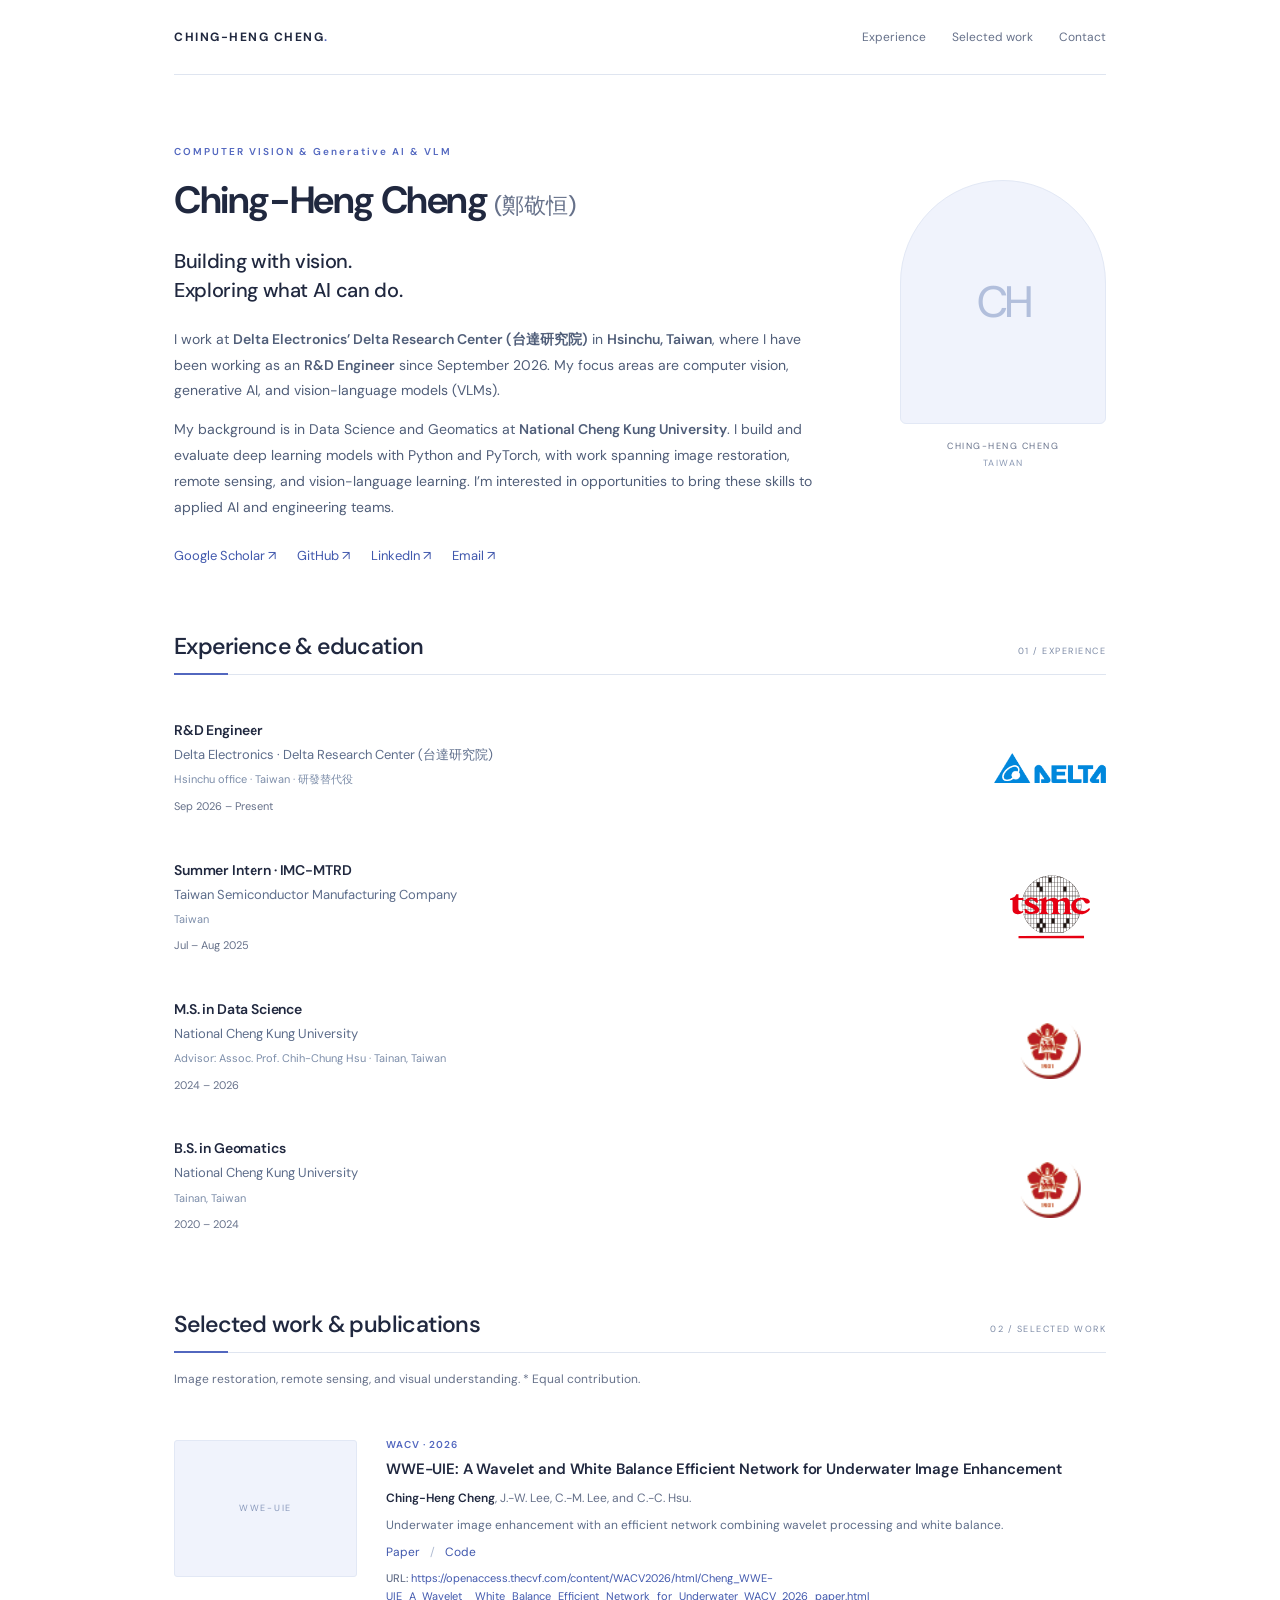
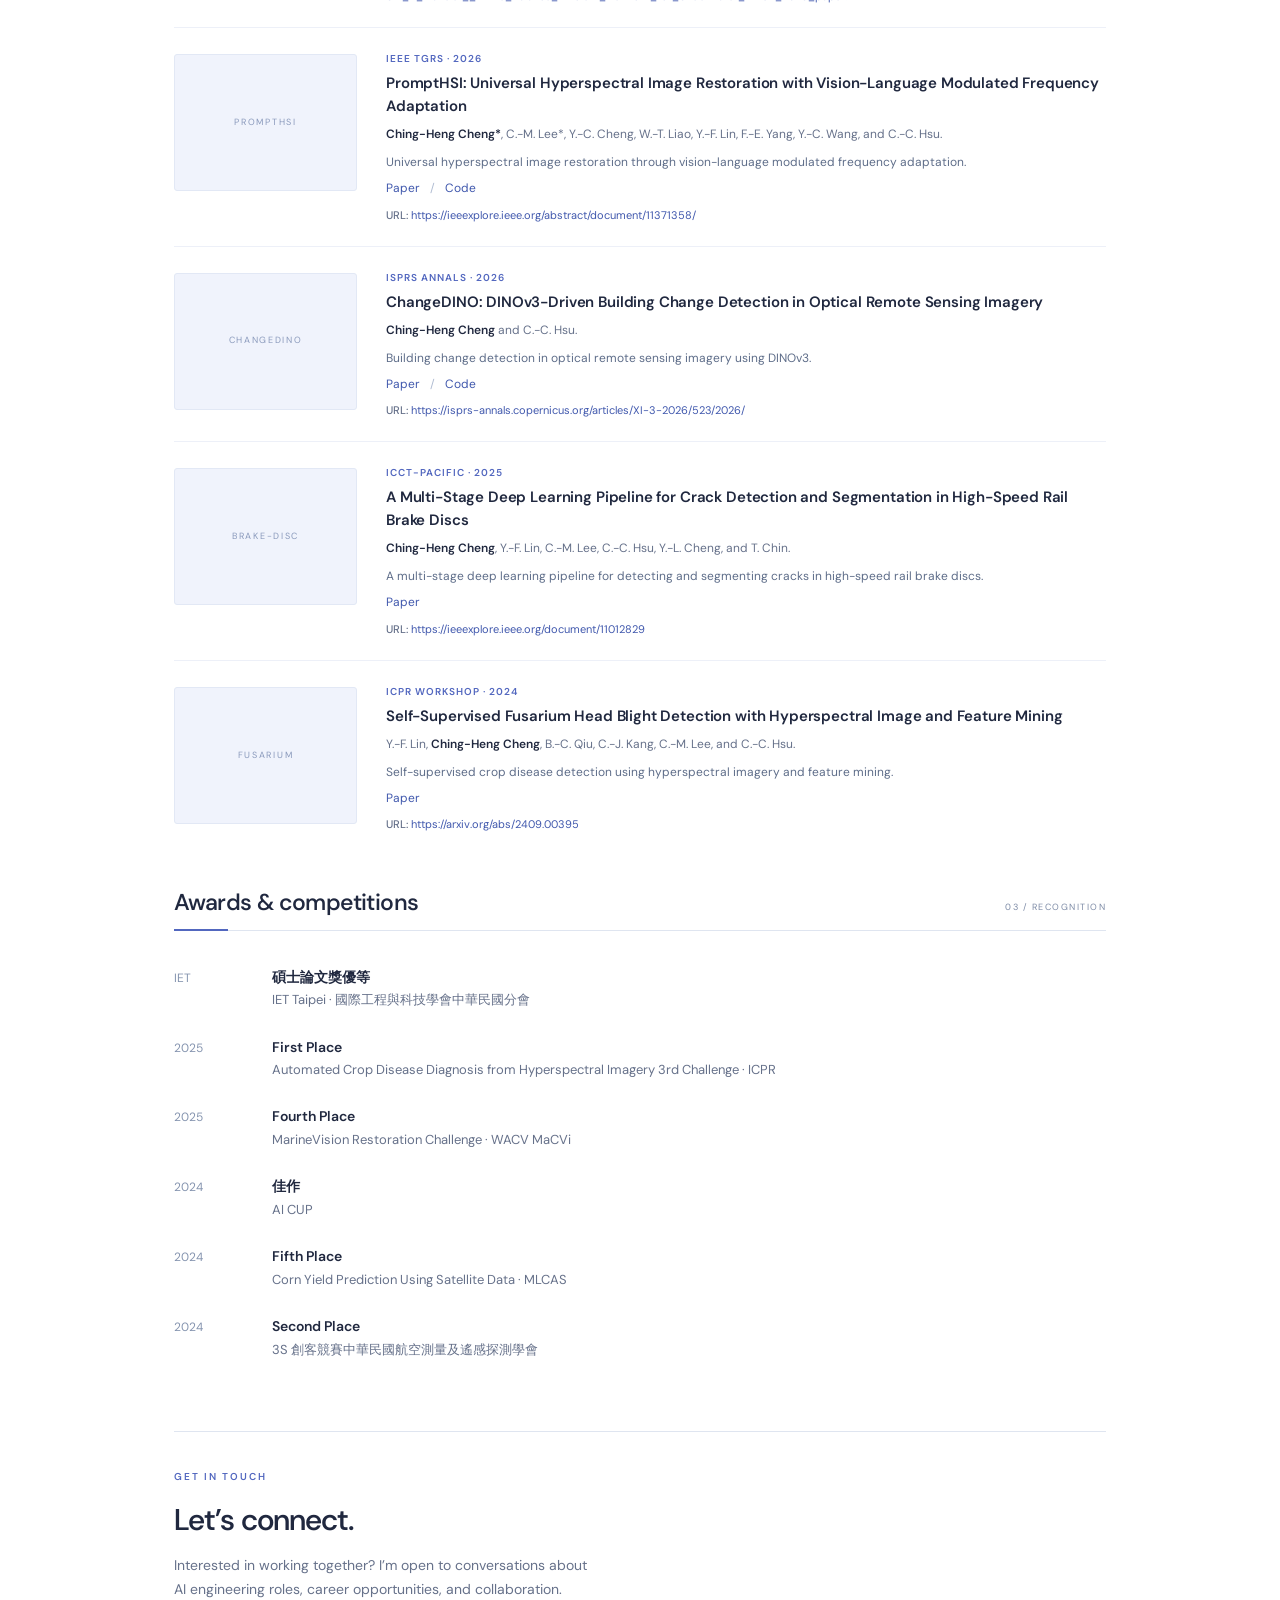
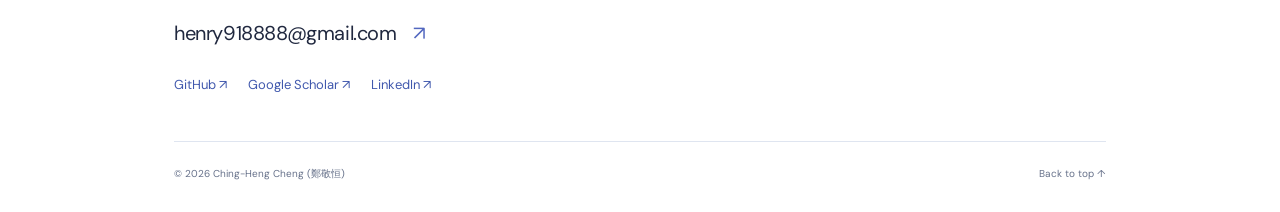
==== index.html @ 3b0965ad "Show full clickable URLs for every publication" ====
<!doctype html>
<html lang="en">
<head>
<meta charset="utf-8">
<meta name="viewport" content="width=device-width, initial-scale=1">
<meta name="description" content="Ching-Heng Cheng (鄭敬恒) — computer vision, generative AI, and vision-language models. Experience at Delta Research Center, selected work, and career opportunities.">
<meta name="theme-color" content="#ffffff">
<meta property="og:title" content="Ching-Heng Cheng (鄭敬恒) | Computer Vision & AI">
<meta property="og:description" content="Computer vision and AI professional at Delta Research Center, Hsinchu. Explore experience, selected work, and career opportunities.">
<meta property="og:type" content="website">
<meta property="og:url" content="https://chingheng0808.github.io/">
<link rel="canonical" href="https://chingheng0808.github.io/">
<link rel="icon" href="favicon.svg?v=20261018-career" type="image/svg+xml">
<link rel="stylesheet" href="style.css?v=20261023-paper-urls">
<script src="site-config.js" defer></script>
<script src="script.js" defer></script>
<title>Ching-Heng Cheng (鄭敬恒) | Computer Vision & AI</title>
</head>
<body>
<a class="skip-link" href="#main">Skip to content</a>
<div class="page">
<header class="topbar"><a class="wordmark" href="#about">CHING-HENG CHENG<span class="dot">.</span></a><nav aria-label="Main navigation"><a href="#experience">Experience</a><a href="#research">Selected work</a><a href="#contact">Contact</a></nav></header>
<main id="main">
<section id="about" class="intro" aria-labelledby="name">
<div class="intro-copy"><p class="eyebrow">COMPUTER VISION & Generative AI & VLM</p><h1 id="name">Ching-Heng Cheng <span class="chinese-name">(鄭敬恒)</span></h1><p class="lead">Building with vision.<br class="desktop-break"> Exploring what AI can do.</p>
<p>I work at <strong>Delta Electronics’ Delta Research Center (台達研究院)</strong> in <strong>Hsinchu, Taiwan</strong>, where I have been working as an <strong>R&D Engineer</strong> since September 2026. My focus areas are computer vision, generative AI, and vision-language models (VLMs).</p>
<p>My background is in Data Science and Geomatics at <strong>National Cheng Kung University</strong>. I build and evaluate deep learning models with Python and PyTorch, with work spanning image restoration, remote sensing, and vision-language learning. I’m interested in opportunities to bring these skills to applied AI and engineering teams.</p>
<div class="social-links"><a href="https://scholar.google.com/citations?user=2UmoEfcAAAAJ&amp;hl=en">Google Scholar ↗</a><a href="https://github.com/chingheng0808">GitHub ↗</a><a data-linkedin hidden>LinkedIn ↗</a><a href="mailto:henry918888@gmail.com">Email ↗</a></div>
</div><div class="portrait-wrap"><div class="portrait image-slot" data-image="images/profile.jpg" data-alt="Portrait of Ching-Heng Cheng" role="img" aria-label="Portrait space reserved"><span aria-hidden="true">CH</span></div><p class="portrait-caption">CHING-HENG CHENG<br><span>TAIWAN</span></p></div>
</section>
<section id="experience" aria-labelledby="experience-title"><div class="section-heading"><h2 id="experience-title">Experience & education</h2><span class="section-index">01 / EXPERIENCE</span></div>
<div class="timeline"><article class="timeline-row"><div class="timeline-details"><h3>R&D Engineer</h3><p>Delta Electronics · Delta Research Center (台達研究院)</p><p class="location">Hsinchu office · Taiwan · 研發替代役</p><p class="date">Sep 2026 – Present</p></div><div class="org-logo"><img src="images/organizations/delta.png" alt="Delta Electronics logo" width="112" height="64"></div></article>
<article class="timeline-row"><div class="timeline-details"><h3>Summer Intern · IMC-MTRD</h3><p>Taiwan Semiconductor Manufacturing Company</p><p class="location">Taiwan</p><p class="date">Jul – Aug 2025</p></div><div class="org-logo"><img src="images/organizations/tsmc.svg" alt="TSMC logo" width="112" height="64"></div></article>
<article class="timeline-row"><div class="timeline-details"><h3>M.S. in Data Science</h3><p>National Cheng Kung University</p><p class="location">Advisor: Assoc. Prof. Chih-Chung Hsu · Tainan, Taiwan</p><p class="date">2024 – 2026</p></div><div class="org-logo org-logo--seal"><img src="images/organizations/ncku.png" alt="National Cheng Kung University logo" width="112" height="64"></div></article>
<article class="timeline-row"><div class="timeline-details"><h3>B.S. in Geomatics</h3><p>National Cheng Kung University</p><p class="location">Tainan, Taiwan</p><p class="date">2020 – 2024</p></div><div class="org-logo org-logo--seal"><img src="images/organizations/ncku.png" alt="National Cheng Kung University logo" width="112" height="64"></div></article></div>
</section>
<section id="research" aria-labelledby="research-title"><div class="section-heading"><h2 id="research-title">Selected work & publications</h2><span class="section-index">02 / SELECTED WORK</span></div><p class="section-note">Image restoration, remote sensing, and visual understanding. <span>* Equal contribution.</span></p>
<article class="publication">
  <div class="paper-image image-slot" data-image="images/wwe-uie.jpg" data-alt="WWE-UIE: A Wavelet and White Balance Efficient Network for Underwater Image Enhancement — research illustration" role="img" aria-label="Research image reserved for wwe-uie"><span aria-hidden="true">WWE-UIE</span></div>
  <div><p class="venue">WACV · 2026</p><h3><a href="https://openaccess.thecvf.com/content/WACV2026/html/Cheng_WWE-UIE_A_Wavelet__White_Balance_Efficient_Network_for_Underwater_WACV_2026_paper.html">WWE-UIE: A Wavelet and White Balance Efficient Network for Underwater Image Enhancement</a></h3><p class="authors"><strong>Ching-Heng Cheng</strong>, J.-W. Lee, C.-M. Lee, and C.-C. Hsu.</p><p class="description">Underwater image enhancement with an efficient network combining wavelet processing and white balance.</p><p class="paper-links"><a href="https://openaccess.thecvf.com/content/WACV2026/html/Cheng_WWE-UIE_A_Wavelet__White_Balance_Efficient_Network_for_Underwater_WACV_2026_paper.html">Paper</a> <span aria-hidden="true">/</span> <a href="https://github.com/chingheng0808/WWE-UIE">Code</a></p><p class="paper-url"><span>URL:</span> <a href="https://openaccess.thecvf.com/content/WACV2026/html/Cheng_WWE-UIE_A_Wavelet__White_Balance_Efficient_Network_for_Underwater_WACV_2026_paper.html">https://openaccess.thecvf.com/content/WACV2026/html/Cheng_WWE-UIE_A_Wavelet__White_Balance_Efficient_Network_for_Underwater_WACV_2026_paper.html</a></p></div>
</article>
<article class="publication">
  <div class="paper-image image-slot" data-image="images/prompthsi.jpg" data-alt="PromptHSI: Universal Hyperspectral Image Restoration with Vision-Language Modulated Frequency Adaptation — research illustration" role="img" aria-label="Research image reserved for prompthsi"><span aria-hidden="true">PROMPTHSI</span></div>
  <div><p class="venue">IEEE TGRS · 2026</p><h3><a href="https://ieeexplore.ieee.org/abstract/document/11371358/">PromptHSI: Universal Hyperspectral Image Restoration with Vision-Language Modulated Frequency Adaptation</a></h3><p class="authors"><strong>Ching-Heng Cheng*</strong>, C.-M. Lee*, Y.-C. Cheng, W.-T. Liao, Y.-F. Lin, F.-E. Yang, Y.-C. Wang, and C.-C. Hsu.</p><p class="description">Universal hyperspectral image restoration through vision-language modulated frequency adaptation.</p><p class="paper-links"><a href="https://ieeexplore.ieee.org/abstract/document/11371358/">Paper</a> <span aria-hidden="true">/</span> <a href="https://github.com/chingheng0808/PromptHSI">Code</a></p><p class="paper-url"><span>URL:</span> <a href="https://ieeexplore.ieee.org/abstract/document/11371358/">https://ieeexplore.ieee.org/abstract/document/11371358/</a></p></div>
</article>
<article class="publication">
  <div class="paper-image image-slot" data-image="images/changedino.jpg" data-alt="ChangeDINO: DINOv3-Driven Building Change Detection in Optical Remote Sensing Imagery — research illustration" role="img" aria-label="Research image reserved for changedino"><span aria-hidden="true">CHANGEDINO</span></div>
  <div><p class="venue">ISPRS Annals · 2026</p><h3><a href="https://isprs-annals.copernicus.org/articles/XI-3-2026/523/2026/">ChangeDINO: DINOv3-Driven Building Change Detection in Optical Remote Sensing Imagery</a></h3><p class="authors"><strong>Ching-Heng Cheng</strong> and C.-C. Hsu.</p><p class="description">Building change detection in optical remote sensing imagery using DINOv3.</p><p class="paper-links"><a href="https://isprs-annals.copernicus.org/articles/XI-3-2026/523/2026/">Paper</a> <span aria-hidden="true">/</span> <a href="https://github.com/chingheng0808/ChangeDINO">Code</a></p><p class="paper-url"><span>URL:</span> <a href="https://isprs-annals.copernicus.org/articles/XI-3-2026/523/2026/">https://isprs-annals.copernicus.org/articles/XI-3-2026/523/2026/</a></p></div>
</article>
<article class="publication">
  <div class="paper-image image-slot" data-image="images/brake-disc.jpg" data-alt="A Multi-Stage Deep Learning Pipeline for Crack Detection and Segmentation in High-Speed Rail Brake Discs — research illustration" role="img" aria-label="Research image reserved for brake-disc"><span aria-hidden="true">BRAKE-DISC</span></div>
  <div><p class="venue">ICCT-Pacific · 2025</p><h3><a href="https://ieeexplore.ieee.org/document/11012829">A Multi-Stage Deep Learning Pipeline for Crack Detection and Segmentation in High-Speed Rail Brake Discs</a></h3><p class="authors"><strong>Ching-Heng Cheng</strong>, Y.-F. Lin, C.-M. Lee, C.-C. Hsu, Y.-L. Cheng, and T. Chin.</p><p class="description">A multi-stage deep learning pipeline for detecting and segmenting cracks in high-speed rail brake discs.</p><p class="paper-links"><a href="https://ieeexplore.ieee.org/document/11012829">Paper</a></p><p class="paper-url"><span>URL:</span> <a href="https://ieeexplore.ieee.org/document/11012829">https://ieeexplore.ieee.org/document/11012829</a></p></div>
</article>
<article class="publication">
  <div class="paper-image image-slot" data-image="images/fusarium.jpg" data-alt="Self-Supervised Fusarium Head Blight Detection with Hyperspectral Image and Feature Mining — research illustration" role="img" aria-label="Research image reserved for fusarium"><span aria-hidden="true">FUSARIUM</span></div>
  <div><p class="venue">ICPR Workshop · 2024</p><h3><a href="https://arxiv.org/abs/2409.00395">Self-Supervised Fusarium Head Blight Detection with Hyperspectral Image and Feature Mining</a></h3><p class="authors">Y.-F. Lin, <strong>Ching-Heng Cheng</strong>, B.-C. Qiu, C.-J. Kang, C.-M. Lee, and C.-C. Hsu.</p><p class="description">Self-supervised crop disease detection using hyperspectral imagery and feature mining.</p><p class="paper-links"><a href="https://arxiv.org/abs/2409.00395">Paper</a></p><p class="paper-url"><span>URL:</span> <a href="https://arxiv.org/abs/2409.00395">https://arxiv.org/abs/2409.00395</a></p></div>
</article>
</section>
<section id="awards" aria-labelledby="awards-title"><div class="section-heading"><h2 id="awards-title">Awards & competitions</h2><span class="section-index">03 / RECOGNITION</span></div>
<ul class="awards"><li><span class="award-label">IET</span><p><strong>碩士論文獎優等</strong><br>IET Taipei · 國際工程與科技學會中華民國分會</p></li><li><time>2025</time><p><strong>First Place</strong><br>Automated Crop Disease Diagnosis from Hyperspectral Imagery 3rd Challenge · ICPR</p></li><li><time>2025</time><p><strong>Fourth Place</strong><br>MarineVision Restoration Challenge · WACV MaCVi</p></li><li><time>2024</time><p><strong>佳作</strong><br>AI CUP</p></li><li><time>2024</time><p><strong>Fifth Place</strong><br>Corn Yield Prediction Using Satellite Data · MLCAS</p></li><li><time>2024</time><p><strong>Second Place</strong><br>3S 創客競賽中華民國航空測量及遙感探測學會</p></li></ul>
</section>
<section id="contact" class="contact" aria-labelledby="contact-title"><p class="eyebrow">GET IN TOUCH</p><h2 id="contact-title">Let’s connect.</h2><p>Interested in working together? I’m open to conversations about<br class="desktop-break"> AI engineering roles, career opportunities, and collaboration.</p><a class="email" href="mailto:henry918888@gmail.com">henry918888@gmail.com <span aria-hidden="true">↗</span></a><div class="social-links"><a href="https://github.com/chingheng0808">GitHub ↗</a><a href="https://scholar.google.com/citations?user=2UmoEfcAAAAJ&amp;hl=en">Google Scholar ↗</a><a data-linkedin hidden>LinkedIn ↗</a></div></section>
</main><footer><span>© 2026 Ching-Heng Cheng (鄭敬恒)</span><a href="#about">Back to top ↑</a></footer>
</div></body></html>
---- style.css ----
@import url('https://fonts.googleapis.com/css2?family=DM+Sans:wght@400;450;500;550;600;650;700&display=swap');
:root{--ink:#20283f;--muted:#66718a;--line:#dfe5f0;--accent:#5267bf;--link:#4058ad;--paper:#f0f3fc}*{box-sizing:border-box}html{scroll-behavior:smooth;scroll-padding-top:28px}body{margin:0;background:#fff;color:var(--ink);font-family:'DM Sans',Arial,sans-serif;font-size:15px;line-height:1.7}a{color:var(--link);text-decoration:none;text-underline-offset:4px}a:hover{text-decoration:underline}a:focus-visible,summary:focus-visible{outline:2px solid var(--accent);outline-offset:5px}strong{font-weight:600}.page{max-width:1000px;margin:auto;padding:0 44px}.topbar{display:flex;justify-content:space-between;align-items:center;padding:27px 0;border-bottom:1px solid var(--line);font-size:12px}.wordmark{color:var(--ink);font-weight:700;letter-spacing:1.5px}.dot{color:var(--accent)}nav{display:flex;gap:26px}nav a{color:var(--muted)}.intro{display:grid;grid-template-columns:minmax(0,1fr) 206px;gap:64px;padding:68px 0 64px}.eyebrow{font-size:10px;letter-spacing:2px;font-weight:600;color:var(--accent);margin:0 0 14px}h1{font-size:38px;line-height:1.2;letter-spacing:-1.4px;font-weight:650;margin:0 0 20px}.lead{font-size:20px;line-height:1.45;font-weight:500;letter-spacing:-.35px;margin-bottom:22px}.intro-copy>p:not(.eyebrow):not(.lead){font-size:14px;line-height:1.85;color:#505e79;margin:0 0 13px}.social-links{display:flex;flex-wrap:wrap;gap:10px 21px;font-size:13px;margin-top:24px}.portrait-wrap{padding-top:37px}.image-slot{position:relative;overflow:hidden;background:var(--paper);border:1px solid #e2e8f5;display:flex;align-items:center;justify-content:center}.portrait{width:206px;height:244px;border-radius:104px 104px 6px 6px}.portrait>span{font-size:44px;letter-spacing:-3px;color:#b2bfdc;font-weight:450}.image-slot img{width:100%;height:100%;position:absolute;inset:0;object-fit:contain;background:#fff}.portrait img{object-fit:cover}.portrait-caption{font-size:9px;letter-spacing:1.5px;line-height:1.9;color:var(--muted);text-align:center;margin:14px 0 0}.portrait-caption span{color:#8b99b4}section{padding-bottom:53px}.section-heading{display:flex;gap:14px;align-items:baseline;justify-content:space-between;border-bottom:1px solid var(--line);position:relative;padding-bottom:12px;margin-bottom:23px}.section-heading:after{content:'';position:absolute;bottom:-1px;left:0;width:54px;height:2px;background:var(--accent)}h2{font-size:23px;letter-spacing:-.6px;line-height:1.35;font-weight:550;margin:0}.section-index{font-size:9px;letter-spacing:1.5px;color:#7d8ba6;white-space:nowrap}.section-note{font-size:12px;color:var(--muted);margin:-7px 0 25px}.section-note span{white-space:nowrap}.publication{display:grid;grid-template-columns:183px minmax(0,1fr);gap:29px;padding:22px 0;border-bottom:1px solid #edf0f8}.publication:last-child{border-bottom:0;padding-bottom:0}.paper-image{height:137px;border-radius:3px;margin-top:4px}.paper-image>span{font-size:9px;letter-spacing:1.7px;color:#8999bb}.venue{font-size:10px;letter-spacing:1px;color:var(--accent);text-transform:uppercase;margin:0 0 5px;font-weight:600}h3{font-size:15px;line-height:1.5;letter-spacing:-.15px;margin:0 0 7px;font-weight:600}h3 a{color:var(--ink)}.authors{font-size:12px;line-height:1.7;color:var(--muted);margin:0 0 7px}.authors strong{color:var(--ink)}.description{font-size:12px;line-height:1.7;color:#5e6d89;margin:0 0 6px}.paper-links{font-size:12px;margin:0}.paper-links span{color:#b0bcd2;margin:0 7px}.timeline-row{display:grid;grid-template-columns:minmax(0,1fr) 112px;align-items:center;gap:28px;padding:22px 0}.org-logo{display:flex;align-items:center;justify-content:center}.org-logo img{display:block;width:112px;height:64px;object-fit:contain}.org-logo--seal{width:64px;height:64px;justify-self:center;overflow:hidden;justify-content:flex-start}.org-logo--seal img{width:auto;height:64px;flex-shrink:0}.timeline h3{font-size:14px;margin-bottom:3px}.timeline p{font-size:13px;margin:0;color:#5d6d8b}.timeline .location{font-size:11px;color:#7c8da9;margin-top:4px}.timeline .date{font-size:11px;text-align:left;margin-top:8px;color:var(--muted)}.awards{padding:0;margin:0;list-style:none}.awards li{display:grid;grid-template-columns:78px 1fr;gap:20px;padding:12px 0}.awards time{font-size:12px;color:#8594af;padding-top:2px}.awards p{font-size:13px;color:var(--muted);line-height:1.7;margin:0}.awards strong{font-size:14px;color:var(--ink)}.contact{margin-top:5px;padding:36px 0 45px;border-top:1px solid var(--line)}.contact h2{font-size:30px;margin-bottom:13px;letter-spacing:-.9px}.contact>p:not(.eyebrow){font-size:14px;color:var(--muted)}.email{font-size:20px;color:var(--ink);letter-spacing:-.4px}.email span{color:var(--accent);margin-left:12px}footer{border-top:1px solid var(--line);padding:23px 0 30px;display:flex;justify-content:space-between;font-size:10px;color:var(--muted)}footer a{color:var(--muted)}.skip-link{position:absolute;top:-60px;left:20px;background:white;padding:10px;z-index:10}.skip-link:focus{top:10px}[hidden]{display:none!important}
@media(min-width:1200px){.page{max-width:1020px}}
@media(max-width:720px){.page{padding:0 24px}.topbar{padding:22px 0}.wordmark{font-size:10px;letter-spacing:1px}nav{gap:15px;font-size:11px}.intro{grid-template-columns:1fr 120px;gap:25px;padding:44px 0}.portrait-wrap{padding-top:38px}.portrait{width:120px;height:150px}.portrait>span{font-size:30px}.portrait-caption{font-size:7px;letter-spacing:.8px}h1{font-size:30px}.lead{font-size:18px}.eyebrow{font-size:8px;letter-spacing:1.4px}.intro-copy>p:not(.eyebrow):not(.lead){font-size:13px}.publication{grid-template-columns:140px 1fr;gap:20px}.paper-image{height:108px}.section-index{font-size:8px;letter-spacing:.7px}h2{font-size:21px}.timeline-row{grid-template-columns:minmax(0,1fr) 76px;gap:16px}.org-logo img{width:76px;height:56px}.org-logo--seal{width:56px;height:56px}.org-logo--seal img{width:auto;height:56px}}
@media(max-width:480px){.topbar nav{gap:10px;font-size:10px}.topbar{gap:12px;flex-wrap:wrap}.intro{grid-template-columns:1fr;gap:25px}.intro-copy{order:1}.portrait-wrap{order:0;display:flex;align-items:center;gap:18px;padding:0}.portrait{width:80px;height:95px;border-radius:45px 45px 4px 4px}.portrait-caption{text-align:left;margin:0;font-size:8px}.intro{padding-top:28px}.desktop-break{display:none}h1{font-size:34px}.publication{grid-template-columns:1fr;gap:16px;padding:26px 0}.paper-image{height:auto;aspect-ratio:16/8;width:100%}.section-heading{align-items:center}.section-index{font-size:7px}.section-note span{display:block;margin-top:4px}.email{font-size:18px}.awards li{grid-template-columns:44px 1fr;gap:16px}section{padding-bottom:40px}}
@media(prefers-reduced-motion:reduce){html{scroll-behavior:auto}}

.chinese-name{display:inline-block;font-size:.58em;letter-spacing:0;font-weight:500;color:var(--muted)}.award-label{font-size:12px;color:#8594af;padding-top:2px}.eyebrow{line-height:1.8}h1{line-height:1.35}

.paper-url{margin:7px 0 0;font-size:11px;line-height:1.65;color:var(--muted);overflow-wrap:anywhere;word-break:normal}.paper-url span{font-weight:500}.paper-url a{overflow-wrap:anywhere}
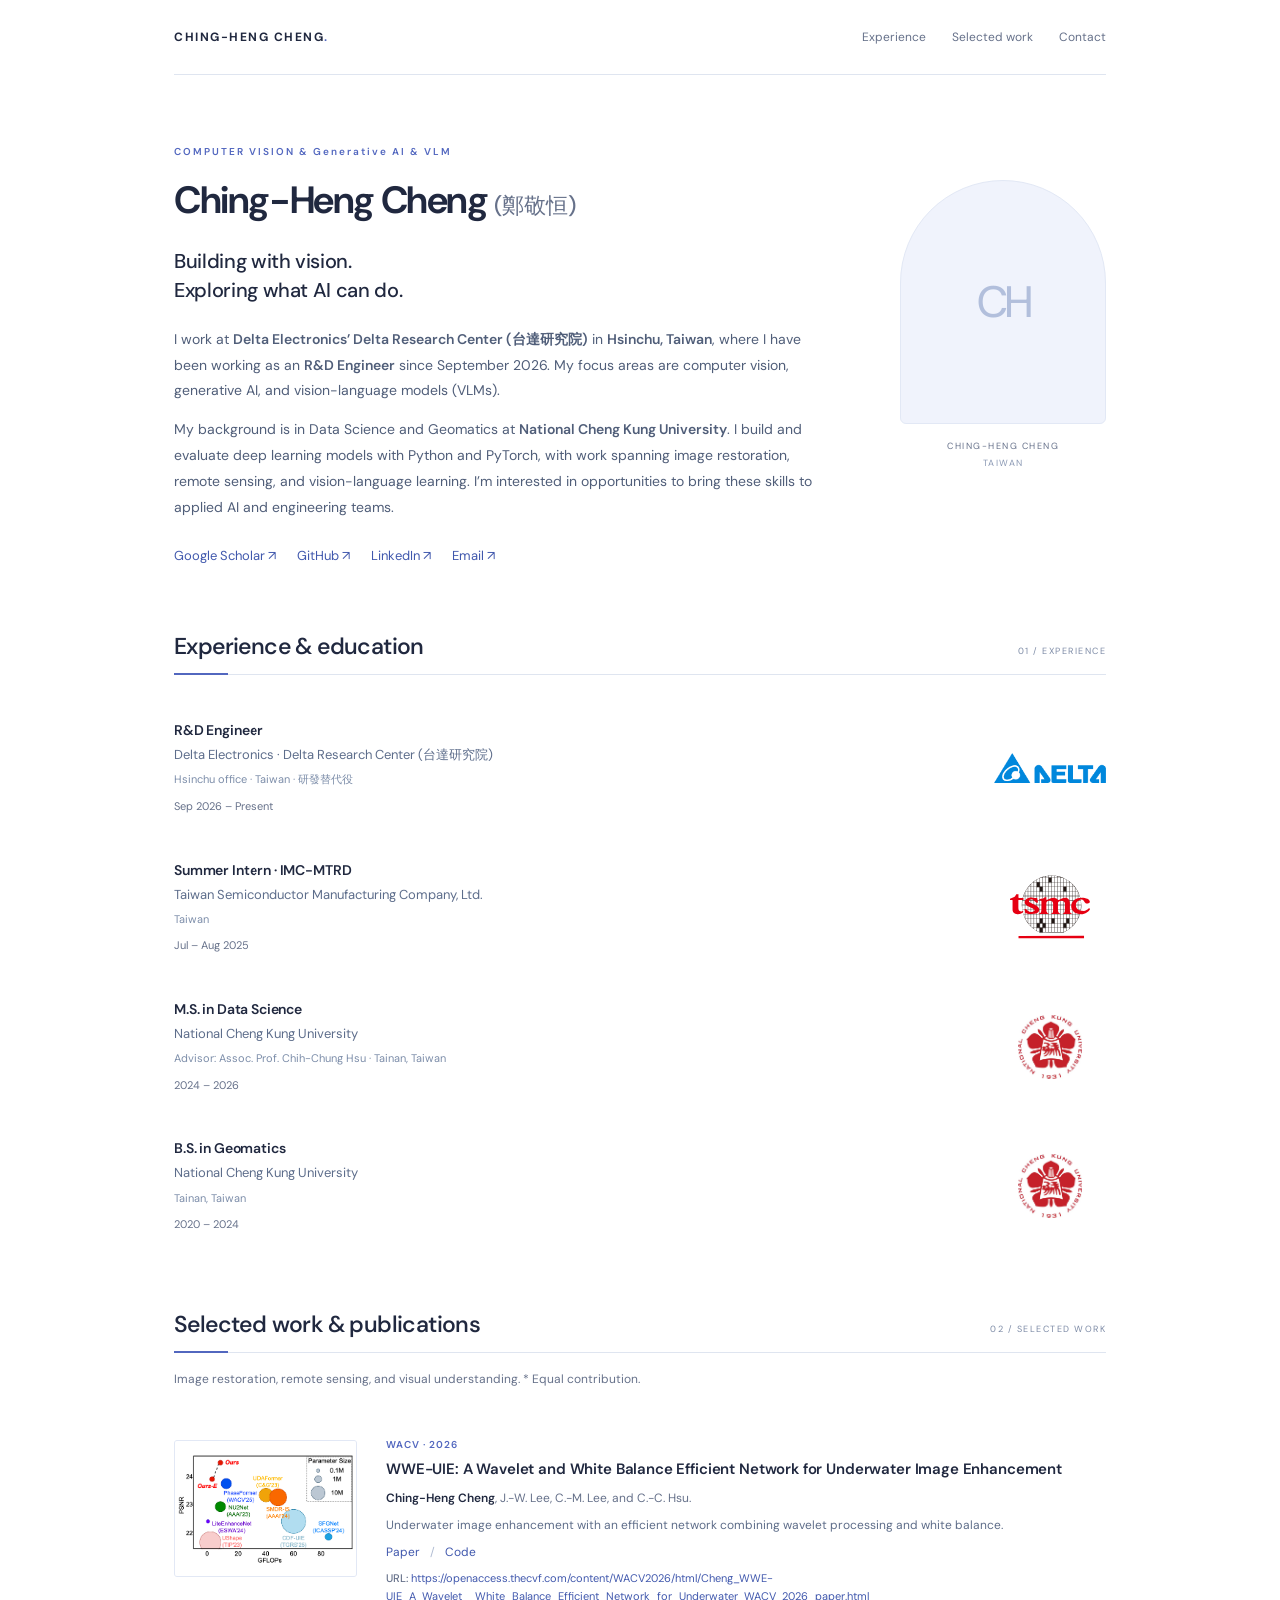
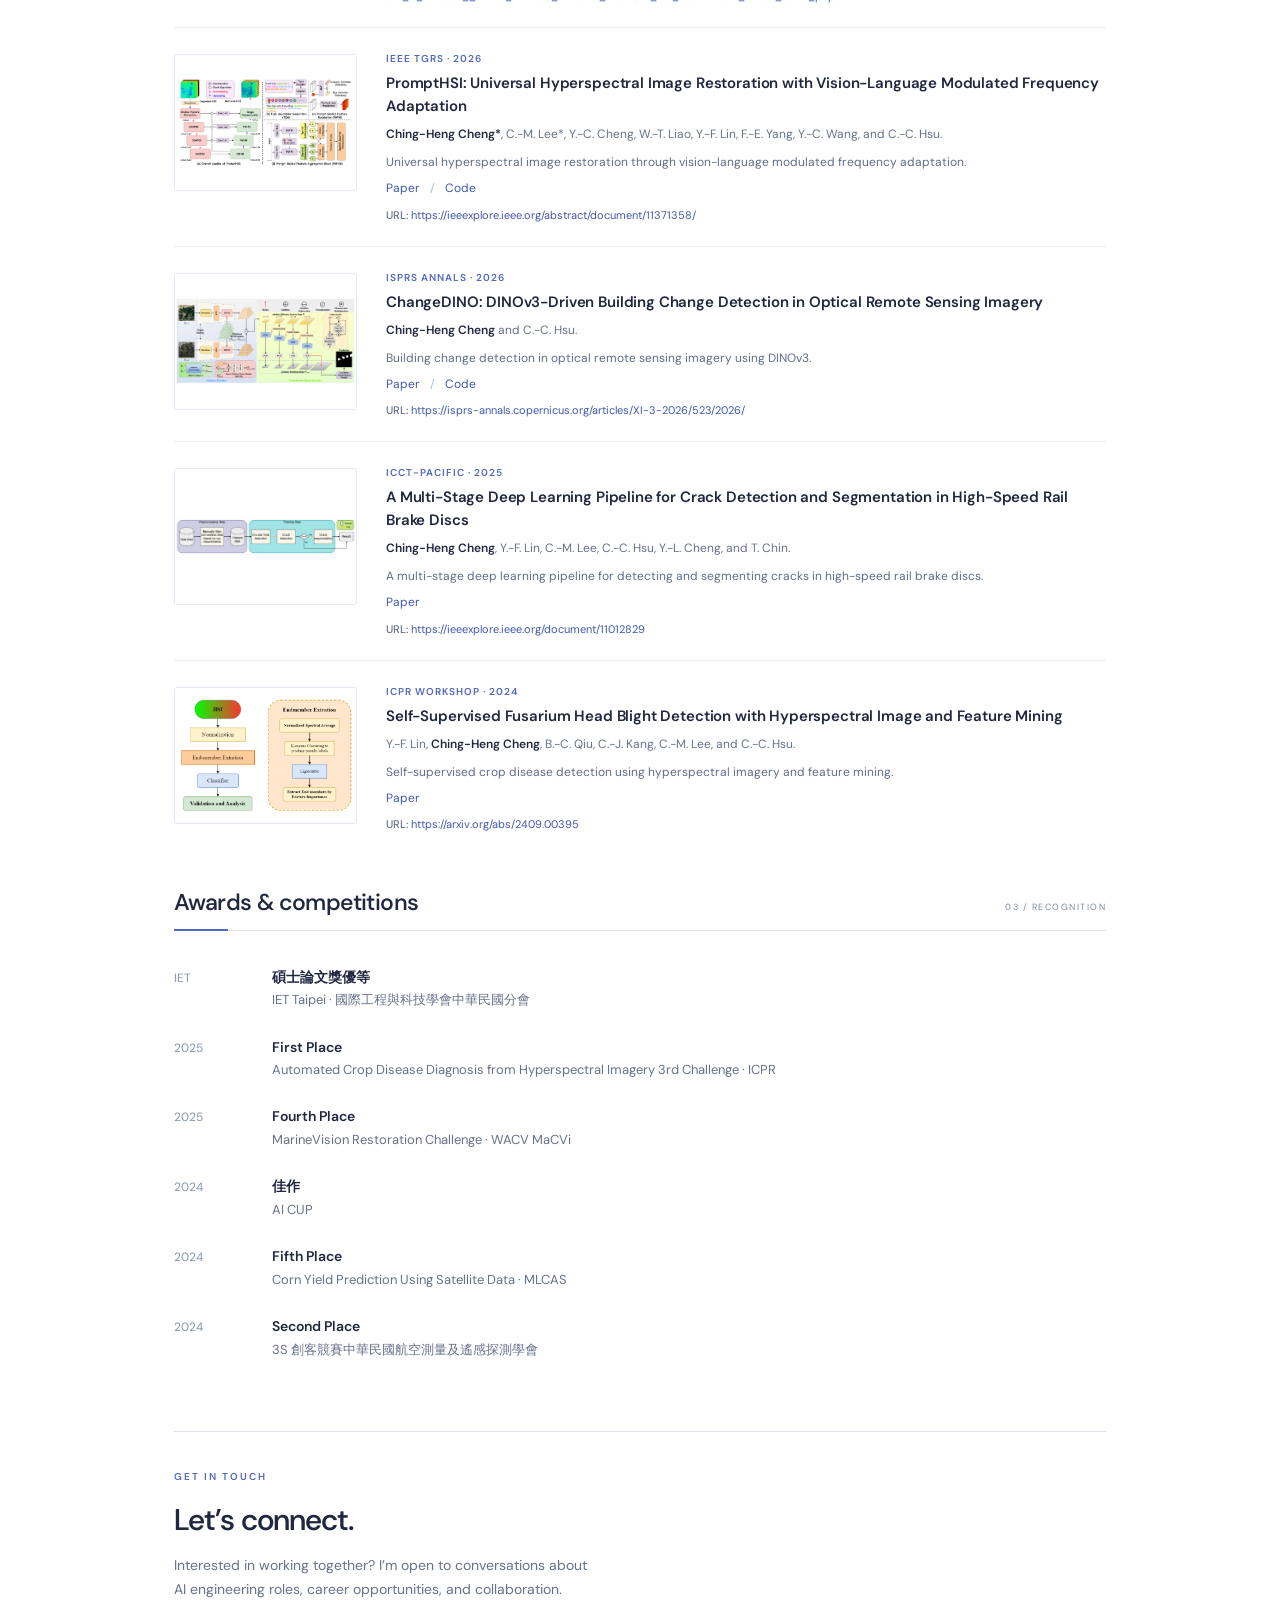
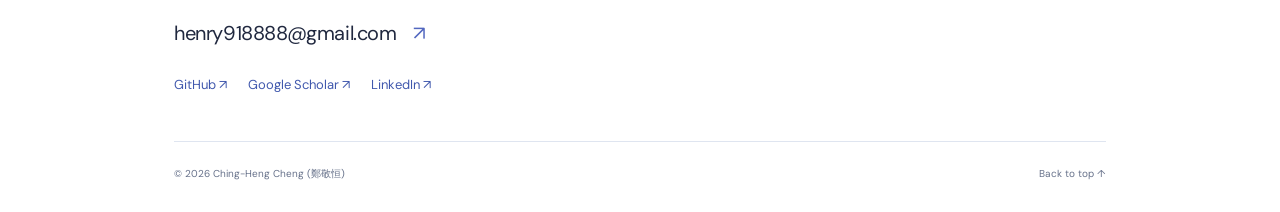
==== commit f91810ff: "Connect uploaded publication images using correct PNG paths" ====
--- a/index.html
+++ b/index.html
@@ -30,29 +30,29 @@
 </section>
 <section id="experience" aria-labelledby="experience-title"><div class="section-heading"><h2 id="experience-title">Experience & education</h2><span class="section-index">01 / EXPERIENCE</span></div>
 <div class="timeline"><article class="timeline-row"><div class="timeline-details"><h3>R&D Engineer</h3><p>Delta Electronics · Delta Research Center (台達研究院)</p><p class="location">Hsinchu office · Taiwan · 研發替代役</p><p class="date">Sep 2026 – Present</p></div><div class="org-logo"><img src="images/organizations/delta.png" alt="Delta Electronics logo" width="112" height="64"></div></article>
-<article class="timeline-row"><div class="timeline-details"><h3>Summer Intern · IMC-MTRD</h3><p>Taiwan Semiconductor Manufacturing Company</p><p class="location">Taiwan</p><p class="date">Jul – Aug 2025</p></div><div class="org-logo"><img src="images/organizations/tsmc.svg" alt="TSMC logo" width="112" height="64"></div></article>
-<article class="timeline-row"><div class="timeline-details"><h3>M.S. in Data Science</h3><p>National Cheng Kung University</p><p class="location">Advisor: Assoc. Prof. Chih-Chung Hsu · Tainan, Taiwan</p><p class="date">2024 – 2026</p></div><div class="org-logo org-logo--seal"><img src="images/organizations/ncku.png" alt="National Cheng Kung University logo" width="112" height="64"></div></article>
-<article class="timeline-row"><div class="timeline-details"><h3>B.S. in Geomatics</h3><p>National Cheng Kung University</p><p class="location">Tainan, Taiwan</p><p class="date">2020 – 2024</p></div><div class="org-logo org-logo--seal"><img src="images/organizations/ncku.png" alt="National Cheng Kung University logo" width="112" height="64"></div></article></div>
+<article class="timeline-row"><div class="timeline-details"><h3>Summer Intern · IMC-MTRD</h3><p>Taiwan Semiconductor Manufacturing Company, Ltd.</p><p class="location">Taiwan</p><p class="date">Jul – Aug 2025</p></div><div class="org-logo"><img src="images/organizations/tsmc.svg" alt="TSMC logo" width="112" height="64"></div></article>
+<article class="timeline-row"><div class="timeline-details"><h3>M.S. in Data Science</h3><p>National Cheng Kung University</p><p class="location">Advisor: Assoc. Prof. Chih-Chung Hsu · Tainan, Taiwan</p><p class="date">2024 – 2026</p></div><div class="org-logo org-logo--seal"><img src="images/organizations/ncku.jpg" alt="National Cheng Kung University logo" width="112" height="64"></div></article>
+<article class="timeline-row"><div class="timeline-details"><h3>B.S. in Geomatics</h3><p>National Cheng Kung University</p><p class="location">Tainan, Taiwan</p><p class="date">2020 – 2024</p></div><div class="org-logo org-logo--seal"><img src="images/organizations/ncku.jpg" alt="National Cheng Kung University logo" width="112" height="64"></div></article></div>
 </section>
 <section id="research" aria-labelledby="research-title"><div class="section-heading"><h2 id="research-title">Selected work & publications</h2><span class="section-index">02 / SELECTED WORK</span></div><p class="section-note">Image restoration, remote sensing, and visual understanding. <span>* Equal contribution.</span></p>
 <article class="publication">
-  <div class="paper-image image-slot" data-image="images/wwe-uie.jpg" data-alt="WWE-UIE: A Wavelet and White Balance Efficient Network for Underwater Image Enhancement — research illustration" role="img" aria-label="Research image reserved for wwe-uie"><span aria-hidden="true">WWE-UIE</span></div>
+  <div class="paper-image image-slot" data-image="images/papers/wweuie.png" data-alt="WWE-UIE: A Wavelet and White Balance Efficient Network for Underwater Image Enhancement — research illustration" role="img" aria-label="Research image reserved for wwe-uie"><span aria-hidden="true">WWE-UIE</span></div>
   <div><p class="venue">WACV · 2026</p><h3><a href="https://openaccess.thecvf.com/content/WACV2026/html/Cheng_WWE-UIE_A_Wavelet__White_Balance_Efficient_Network_for_Underwater_WACV_2026_paper.html">WWE-UIE: A Wavelet and White Balance Efficient Network for Underwater Image Enhancement</a></h3><p class="authors"><strong>Ching-Heng Cheng</strong>, J.-W. Lee, C.-M. Lee, and C.-C. Hsu.</p><p class="description">Underwater image enhancement with an efficient network combining wavelet processing and white balance.</p><p class="paper-links"><a href="https://openaccess.thecvf.com/content/WACV2026/html/Cheng_WWE-UIE_A_Wavelet__White_Balance_Efficient_Network_for_Underwater_WACV_2026_paper.html">Paper</a> <span aria-hidden="true">/</span> <a href="https://github.com/chingheng0808/WWE-UIE">Code</a></p><p class="paper-url"><span>URL:</span> <a href="https://openaccess.thecvf.com/content/WACV2026/html/Cheng_WWE-UIE_A_Wavelet__White_Balance_Efficient_Network_for_Underwater_WACV_2026_paper.html">https://openaccess.thecvf.com/content/WACV2026/html/Cheng_WWE-UIE_A_Wavelet__White_Balance_Efficient_Network_for_Underwater_WACV_2026_paper.html</a></p></div>
 </article>
 <article class="publication">
-  <div class="paper-image image-slot" data-image="images/prompthsi.jpg" data-alt="PromptHSI: Universal Hyperspectral Image Restoration with Vision-Language Modulated Frequency Adaptation — research illustration" role="img" aria-label="Research image reserved for prompthsi"><span aria-hidden="true">PROMPTHSI</span></div>
+  <div class="paper-image image-slot" data-image="images/papers/prompthsi.png" data-alt="PromptHSI: Universal Hyperspectral Image Restoration with Vision-Language Modulated Frequency Adaptation — research illustration" role="img" aria-label="Research image reserved for prompthsi"><span aria-hidden="true">PROMPTHSI</span></div>
   <div><p class="venue">IEEE TGRS · 2026</p><h3><a href="https://ieeexplore.ieee.org/abstract/document/11371358/">PromptHSI: Universal Hyperspectral Image Restoration with Vision-Language Modulated Frequency Adaptation</a></h3><p class="authors"><strong>Ching-Heng Cheng*</strong>, C.-M. Lee*, Y.-C. Cheng, W.-T. Liao, Y.-F. Lin, F.-E. Yang, Y.-C. Wang, and C.-C. Hsu.</p><p class="description">Universal hyperspectral image restoration through vision-language modulated frequency adaptation.</p><p class="paper-links"><a href="https://ieeexplore.ieee.org/abstract/document/11371358/">Paper</a> <span aria-hidden="true">/</span> <a href="https://github.com/chingheng0808/PromptHSI">Code</a></p><p class="paper-url"><span>URL:</span> <a href="https://ieeexplore.ieee.org/abstract/document/11371358/">https://ieeexplore.ieee.org/abstract/document/11371358/</a></p></div>
 </article>
 <article class="publication">
-  <div class="paper-image image-slot" data-image="images/changedino.jpg" data-alt="ChangeDINO: DINOv3-Driven Building Change Detection in Optical Remote Sensing Imagery — research illustration" role="img" aria-label="Research image reserved for changedino"><span aria-hidden="true">CHANGEDINO</span></div>
+  <div class="paper-image image-slot" data-image="images/papers/changedino.png" data-alt="ChangeDINO: DINOv3-Driven Building Change Detection in Optical Remote Sensing Imagery — research illustration" role="img" aria-label="Research image reserved for changedino"><span aria-hidden="true">CHANGEDINO</span></div>
   <div><p class="venue">ISPRS Annals · 2026</p><h3><a href="https://isprs-annals.copernicus.org/articles/XI-3-2026/523/2026/">ChangeDINO: DINOv3-Driven Building Change Detection in Optical Remote Sensing Imagery</a></h3><p class="authors"><strong>Ching-Heng Cheng</strong> and C.-C. Hsu.</p><p class="description">Building change detection in optical remote sensing imagery using DINOv3.</p><p class="paper-links"><a href="https://isprs-annals.copernicus.org/articles/XI-3-2026/523/2026/">Paper</a> <span aria-hidden="true">/</span> <a href="https://github.com/chingheng0808/ChangeDINO">Code</a></p><p class="paper-url"><span>URL:</span> <a href="https://isprs-annals.copernicus.org/articles/XI-3-2026/523/2026/">https://isprs-annals.copernicus.org/articles/XI-3-2026/523/2026/</a></p></div>
 </article>
 <article class="publication">
-  <div class="paper-image image-slot" data-image="images/brake-disc.jpg" data-alt="A Multi-Stage Deep Learning Pipeline for Crack Detection and Segmentation in High-Speed Rail Brake Discs — research illustration" role="img" aria-label="Research image reserved for brake-disc"><span aria-hidden="true">BRAKE-DISC</span></div>
+  <div class="paper-image image-slot" data-image="images/papers/brake-disc.png" data-alt="A Multi-Stage Deep Learning Pipeline for Crack Detection and Segmentation in High-Speed Rail Brake Discs — research illustration" role="img" aria-label="Research image reserved for brake-disc"><span aria-hidden="true">BRAKE-DISC</span></div>
   <div><p class="venue">ICCT-Pacific · 2025</p><h3><a href="https://ieeexplore.ieee.org/document/11012829">A Multi-Stage Deep Learning Pipeline for Crack Detection and Segmentation in High-Speed Rail Brake Discs</a></h3><p class="authors"><strong>Ching-Heng Cheng</strong>, Y.-F. Lin, C.-M. Lee, C.-C. Hsu, Y.-L. Cheng, and T. Chin.</p><p class="description">A multi-stage deep learning pipeline for detecting and segmenting cracks in high-speed rail brake discs.</p><p class="paper-links"><a href="https://ieeexplore.ieee.org/document/11012829">Paper</a></p><p class="paper-url"><span>URL:</span> <a href="https://ieeexplore.ieee.org/document/11012829">https://ieeexplore.ieee.org/document/11012829</a></p></div>
 </article>
 <article class="publication">
-  <div class="paper-image image-slot" data-image="images/fusarium.jpg" data-alt="Self-Supervised Fusarium Head Blight Detection with Hyperspectral Image and Feature Mining — research illustration" role="img" aria-label="Research image reserved for fusarium"><span aria-hidden="true">FUSARIUM</span></div>
+  <div class="paper-image image-slot" data-image="images/papers/fusarium.png" data-alt="Self-Supervised Fusarium Head Blight Detection with Hyperspectral Image and Feature Mining — research illustration" role="img" aria-label="Research image reserved for fusarium"><span aria-hidden="true">FUSARIUM</span></div>
   <div><p class="venue">ICPR Workshop · 2024</p><h3><a href="https://arxiv.org/abs/2409.00395">Self-Supervised Fusarium Head Blight Detection with Hyperspectral Image and Feature Mining</a></h3><p class="authors">Y.-F. Lin, <strong>Ching-Heng Cheng</strong>, B.-C. Qiu, C.-J. Kang, C.-M. Lee, and C.-C. Hsu.</p><p class="description">Self-supervised crop disease detection using hyperspectral imagery and feature mining.</p><p class="paper-links"><a href="https://arxiv.org/abs/2409.00395">Paper</a></p><p class="paper-url"><span>URL:</span> <a href="https://arxiv.org/abs/2409.00395">https://arxiv.org/abs/2409.00395</a></p></div>
 </article>
 </section>
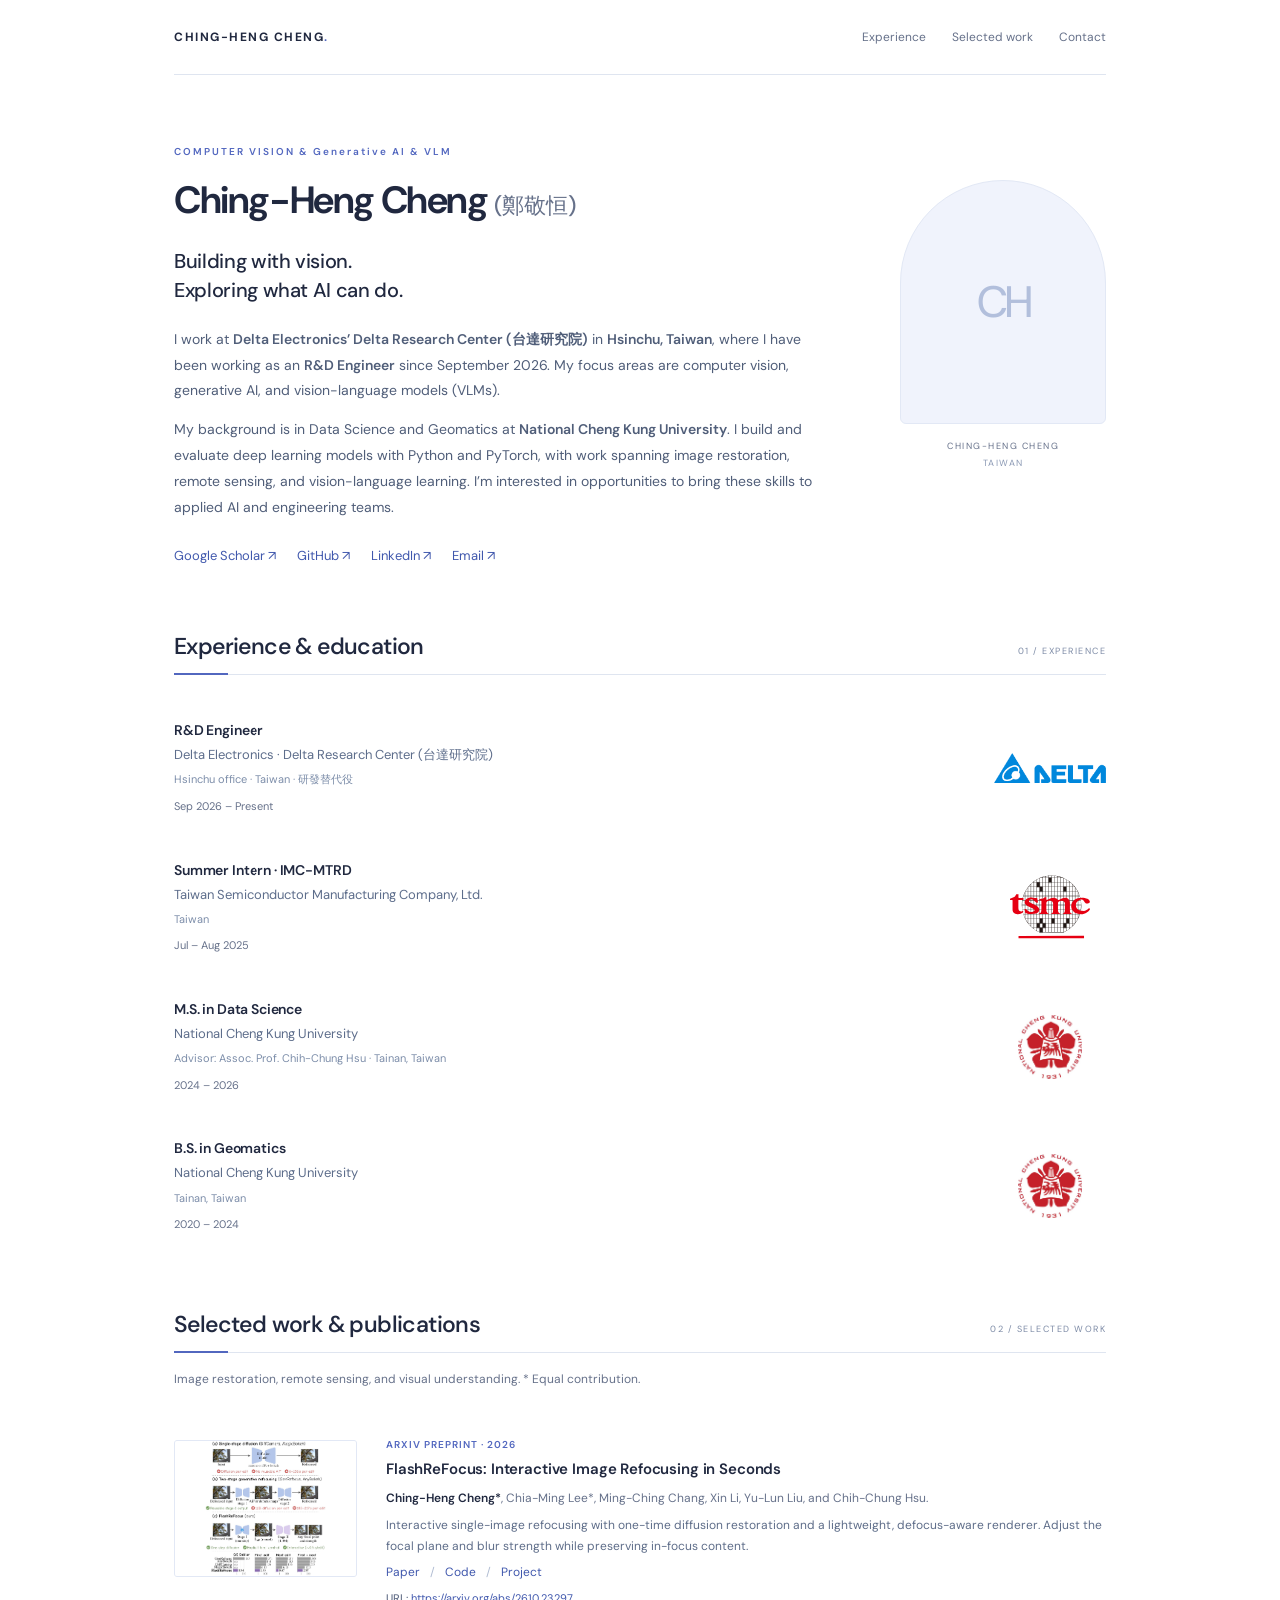
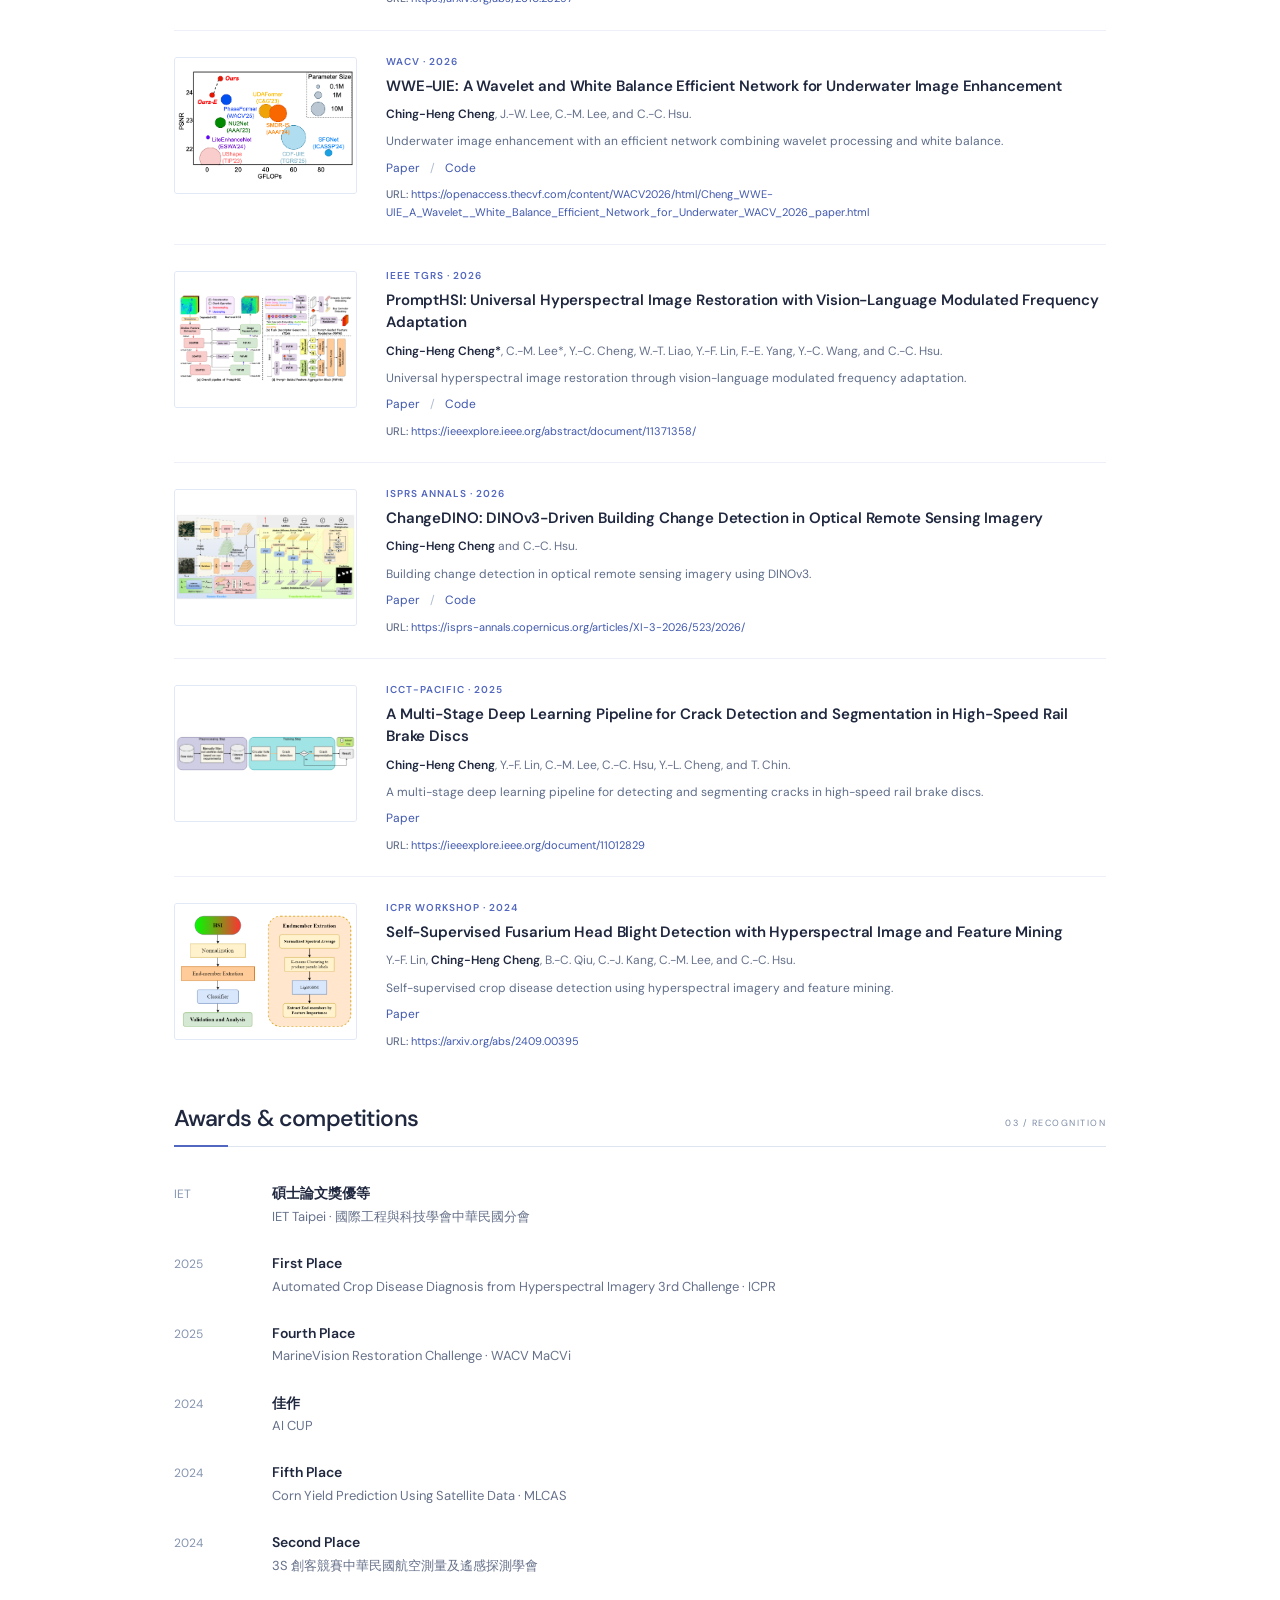
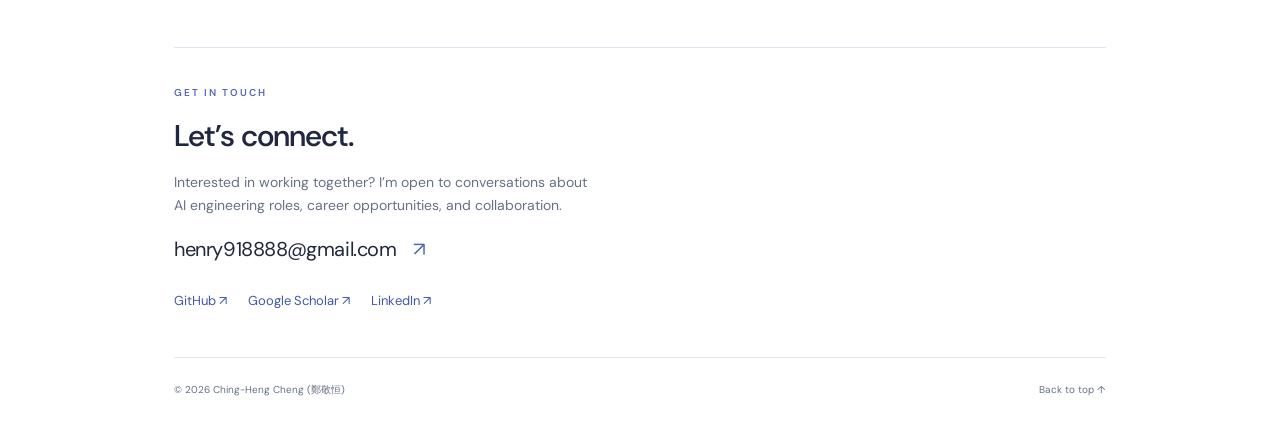
==== commit e138197a: "Add FlashReFocus with verified paper, code, project links and figure" ====
--- a/index.html
+++ b/index.html
@@ -36,6 +36,10 @@
 </section>
 <section id="research" aria-labelledby="research-title"><div class="section-heading"><h2 id="research-title">Selected work & publications</h2><span class="section-index">02 / SELECTED WORK</span></div><p class="section-note">Image restoration, remote sensing, and visual understanding. <span>* Equal contribution.</span></p>
 <article class="publication">
+  <div class="paper-image image-slot" data-image="images/papers/flashrefocus.jpg" data-alt="FlashReFocus refocusing pipeline and inference time comparison" role="img" aria-label="FlashReFocus research illustration"><span aria-hidden="true">FLASHREFOCUS</span></div>
+  <div><p class="venue">arXiv preprint · 2026</p><h3><a href="https://arxiv.org/abs/2610.23297">FlashReFocus: Interactive Image Refocusing in Seconds</a></h3><p class="authors"><strong>Ching-Heng Cheng*</strong>, Chia-Ming Lee*, Ming-Ching Chang, Xin Li, Yu-Lun Liu, and Chih-Chung Hsu.</p><p class="description">Interactive single-image refocusing with one-time diffusion restoration and a lightweight, defocus-aware renderer. Adjust the focal plane and blur strength while preserving in-focus content.</p><p class="paper-links"><a href="https://arxiv.org/abs/2610.23297">Paper</a> <span aria-hidden="true">/</span> <a href="https://github.com/ming053l/FlashReFocus">Code</a> <span aria-hidden="true">/</span> <a href="https://ming053l.github.io/FlashReFocus/">Project</a></p><p class="paper-url"><span>URL:</span> <a href="https://arxiv.org/abs/2610.23297">https://arxiv.org/abs/2610.23297</a></p></div>
+</article>
+<article class="publication">
   <div class="paper-image image-slot" data-image="images/papers/wweuie.png" data-alt="WWE-UIE: A Wavelet and White Balance Efficient Network for Underwater Image Enhancement — research illustration" role="img" aria-label="Research image reserved for wwe-uie"><span aria-hidden="true">WWE-UIE</span></div>
   <div><p class="venue">WACV · 2026</p><h3><a href="https://openaccess.thecvf.com/content/WACV2026/html/Cheng_WWE-UIE_A_Wavelet__White_Balance_Efficient_Network_for_Underwater_WACV_2026_paper.html">WWE-UIE: A Wavelet and White Balance Efficient Network for Underwater Image Enhancement</a></h3><p class="authors"><strong>Ching-Heng Cheng</strong>, J.-W. Lee, C.-M. Lee, and C.-C. Hsu.</p><p class="description">Underwater image enhancement with an efficient network combining wavelet processing and white balance.</p><p class="paper-links"><a href="https://openaccess.thecvf.com/content/WACV2026/html/Cheng_WWE-UIE_A_Wavelet__White_Balance_Efficient_Network_for_Underwater_WACV_2026_paper.html">Paper</a> <span aria-hidden="true">/</span> <a href="https://github.com/chingheng0808/WWE-UIE">Code</a></p><p class="paper-url"><span>URL:</span> <a href="https://openaccess.thecvf.com/content/WACV2026/html/Cheng_WWE-UIE_A_Wavelet__White_Balance_Efficient_Network_for_Underwater_WACV_2026_paper.html">https://openaccess.thecvf.com/content/WACV2026/html/Cheng_WWE-UIE_A_Wavelet__White_Balance_Efficient_Network_for_Underwater_WACV_2026_paper.html</a></p></div>
 </article>
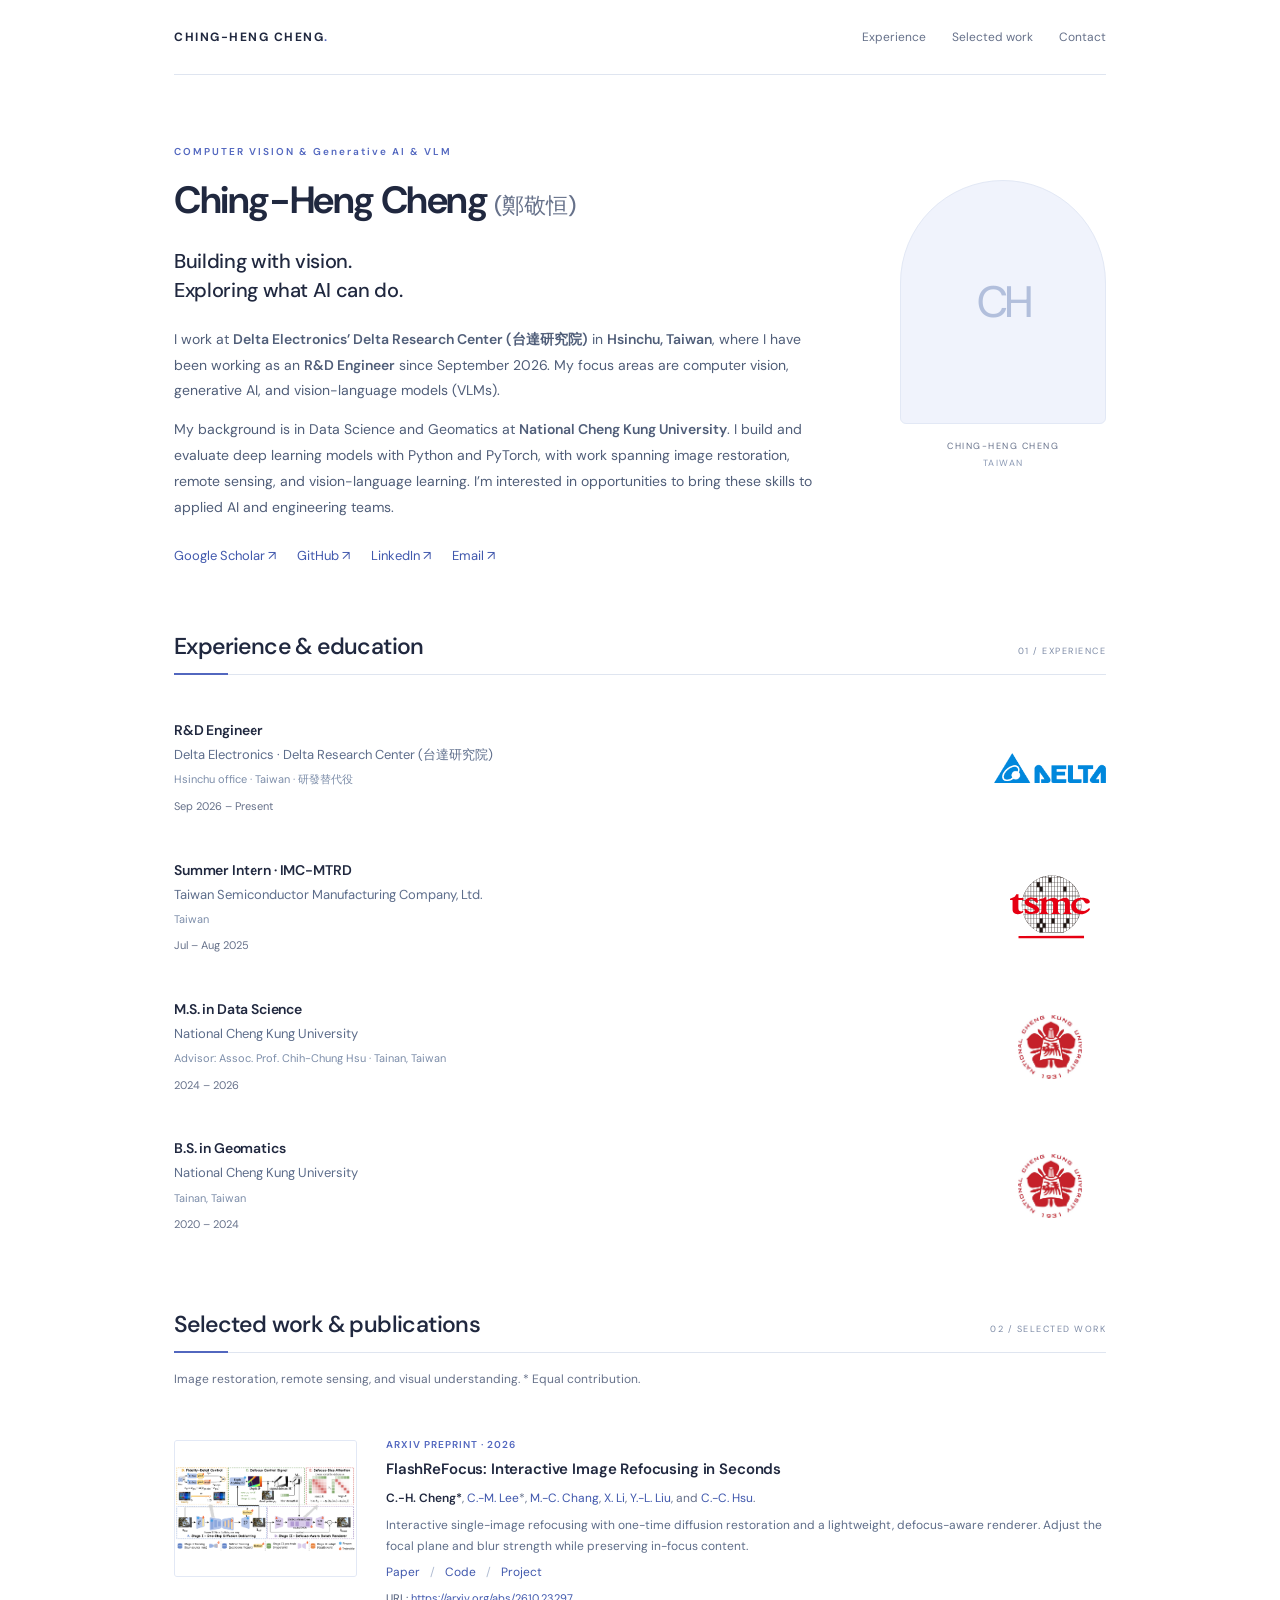
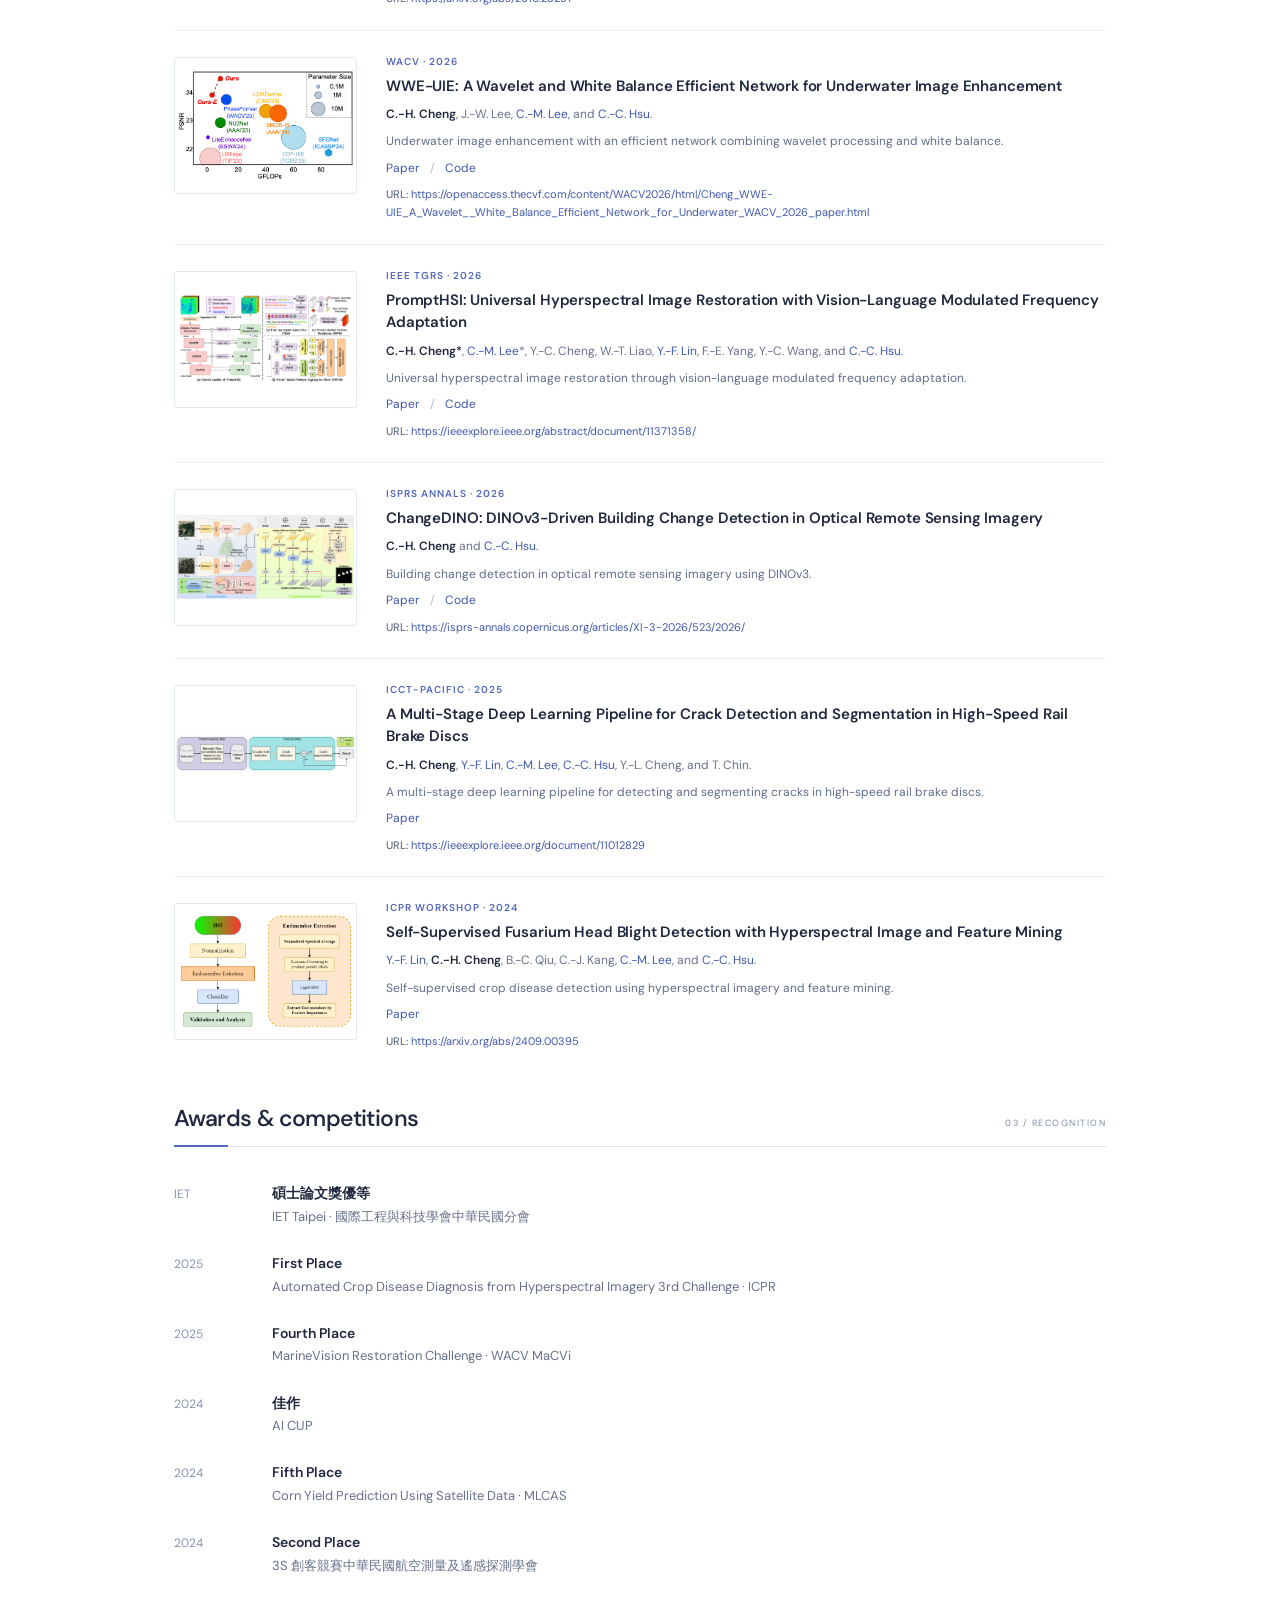
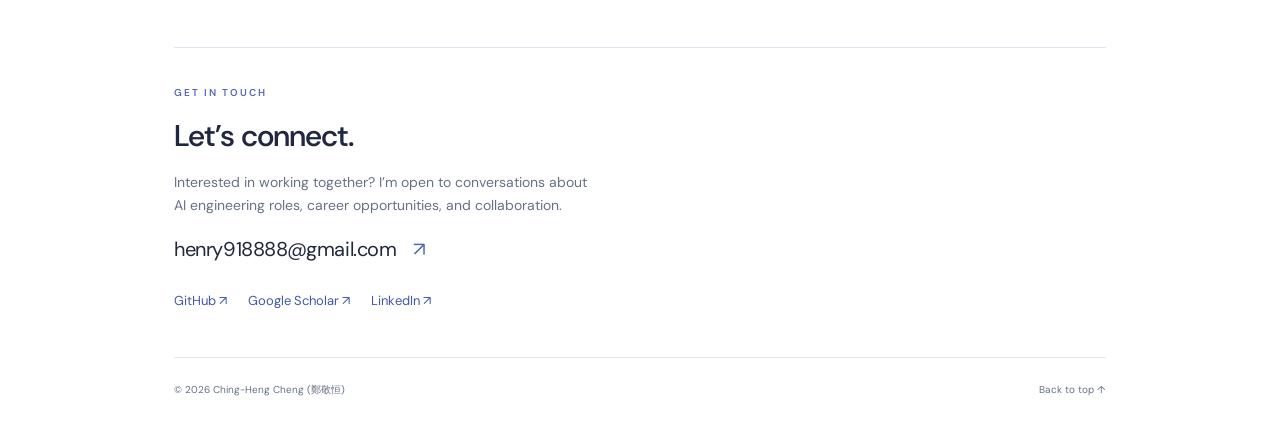
==== commit 75f4423f: "Standardize publication author initials and link coauthor profiles" ====
--- a/index.html
+++ b/index.html
@@ -36,28 +36,28 @@
 </section>
 <section id="research" aria-labelledby="research-title"><div class="section-heading"><h2 id="research-title">Selected work & publications</h2><span class="section-index">02 / SELECTED WORK</span></div><p class="section-note">Image restoration, remote sensing, and visual understanding. <span>* Equal contribution.</span></p>
 <article class="publication">
-  <div class="paper-image image-slot" data-image="images/papers/flashrefocus.jpg" data-alt="FlashReFocus refocusing pipeline and inference time comparison" role="img" aria-label="FlashReFocus research illustration"><span aria-hidden="true">FLASHREFOCUS</span></div>
-  <div><p class="venue">arXiv preprint · 2026</p><h3><a href="https://arxiv.org/abs/2610.23297">FlashReFocus: Interactive Image Refocusing in Seconds</a></h3><p class="authors"><strong>Ching-Heng Cheng*</strong>, Chia-Ming Lee*, Ming-Ching Chang, Xin Li, Yu-Lun Liu, and Chih-Chung Hsu.</p><p class="description">Interactive single-image refocusing with one-time diffusion restoration and a lightweight, defocus-aware renderer. Adjust the focal plane and blur strength while preserving in-focus content.</p><p class="paper-links"><a href="https://arxiv.org/abs/2610.23297">Paper</a> <span aria-hidden="true">/</span> <a href="https://github.com/ming053l/FlashReFocus">Code</a> <span aria-hidden="true">/</span> <a href="https://ming053l.github.io/FlashReFocus/">Project</a></p><p class="paper-url"><span>URL:</span> <a href="https://arxiv.org/abs/2610.23297">https://arxiv.org/abs/2610.23297</a></p></div>
+  <div class="paper-image image-slot" data-image="images/papers/flashrefocus.png" data-alt="FlashReFocus refocusing pipeline and inference time comparison" role="img" aria-label="FlashReFocus research illustration"><span aria-hidden="true">FLASHREFOCUS</span></div>
+  <div><p class="venue">arXiv preprint · 2026</p><h3><a href="https://arxiv.org/abs/2610.23297">FlashReFocus: Interactive Image Refocusing in Seconds</a></h3><p class="authors"><strong>C.-H. Cheng*</strong>, <a href="https://ming053l.github.io/" title="Chia-Ming Lee">C.-M. Lee</a>*, <a href="https://mingching.github.io/" title="Ming-Ching Chang">M.-C. Chang</a>, <a href="https://scholar.google.com/citations?user=gMBvzGoAAAAJ&amp;hl=en" title="Xin Li">X. Li</a>, <a href="https://yulunalexliu.github.io/" title="Yu-Lun Liu">Y.-L. Liu</a>, and <a href="https://cchsu.info/" title="Chih-Chung Hsu">C.-C. Hsu</a>.</p><p class="description">Interactive single-image refocusing with one-time diffusion restoration and a lightweight, defocus-aware renderer. Adjust the focal plane and blur strength while preserving in-focus content.</p><p class="paper-links"><a href="https://arxiv.org/abs/2610.23297">Paper</a> <span aria-hidden="true">/</span> <a href="https://github.com/ming053l/FlashReFocus">Code</a> <span aria-hidden="true">/</span> <a href="https://ming053l.github.io/FlashReFocus/">Project</a></p><p class="paper-url"><span>URL:</span> <a href="https://arxiv.org/abs/2610.23297">https://arxiv.org/abs/2610.23297</a></p></div>
 </article>
 <article class="publication">
   <div class="paper-image image-slot" data-image="images/papers/wweuie.png" data-alt="WWE-UIE: A Wavelet and White Balance Efficient Network for Underwater Image Enhancement — research illustration" role="img" aria-label="Research image reserved for wwe-uie"><span aria-hidden="true">WWE-UIE</span></div>
-  <div><p class="venue">WACV · 2026</p><h3><a href="https://openaccess.thecvf.com/content/WACV2026/html/Cheng_WWE-UIE_A_Wavelet__White_Balance_Efficient_Network_for_Underwater_WACV_2026_paper.html">WWE-UIE: A Wavelet and White Balance Efficient Network for Underwater Image Enhancement</a></h3><p class="authors"><strong>Ching-Heng Cheng</strong>, J.-W. Lee, C.-M. Lee, and C.-C. Hsu.</p><p class="description">Underwater image enhancement with an efficient network combining wavelet processing and white balance.</p><p class="paper-links"><a href="https://openaccess.thecvf.com/content/WACV2026/html/Cheng_WWE-UIE_A_Wavelet__White_Balance_Efficient_Network_for_Underwater_WACV_2026_paper.html">Paper</a> <span aria-hidden="true">/</span> <a href="https://github.com/chingheng0808/WWE-UIE">Code</a></p><p class="paper-url"><span>URL:</span> <a href="https://openaccess.thecvf.com/content/WACV2026/html/Cheng_WWE-UIE_A_Wavelet__White_Balance_Efficient_Network_for_Underwater_WACV_2026_paper.html">https://openaccess.thecvf.com/content/WACV2026/html/Cheng_WWE-UIE_A_Wavelet__White_Balance_Efficient_Network_for_Underwater_WACV_2026_paper.html</a></p></div>
+  <div><p class="venue">WACV · 2026</p><h3><a href="https://openaccess.thecvf.com/content/WACV2026/html/Cheng_WWE-UIE_A_Wavelet__White_Balance_Efficient_Network_for_Underwater_WACV_2026_paper.html">WWE-UIE: A Wavelet and White Balance Efficient Network for Underwater Image Enhancement</a></h3><p class="authors"><strong>C.-H. Cheng</strong>, J.-W. Lee, <a href="https://ming053l.github.io/" title="Chia-Ming Lee">C.-M. Lee</a>, and <a href="https://cchsu.info/" title="Chih-Chung Hsu">C.-C. Hsu</a>.</p><p class="description">Underwater image enhancement with an efficient network combining wavelet processing and white balance.</p><p class="paper-links"><a href="https://openaccess.thecvf.com/content/WACV2026/html/Cheng_WWE-UIE_A_Wavelet__White_Balance_Efficient_Network_for_Underwater_WACV_2026_paper.html">Paper</a> <span aria-hidden="true">/</span> <a href="https://github.com/chingheng0808/WWE-UIE">Code</a></p><p class="paper-url"><span>URL:</span> <a href="https://openaccess.thecvf.com/content/WACV2026/html/Cheng_WWE-UIE_A_Wavelet__White_Balance_Efficient_Network_for_Underwater_WACV_2026_paper.html">https://openaccess.thecvf.com/content/WACV2026/html/Cheng_WWE-UIE_A_Wavelet__White_Balance_Efficient_Network_for_Underwater_WACV_2026_paper.html</a></p></div>
 </article>
 <article class="publication">
   <div class="paper-image image-slot" data-image="images/papers/prompthsi.png" data-alt="PromptHSI: Universal Hyperspectral Image Restoration with Vision-Language Modulated Frequency Adaptation — research illustration" role="img" aria-label="Research image reserved for prompthsi"><span aria-hidden="true">PROMPTHSI</span></div>
-  <div><p class="venue">IEEE TGRS · 2026</p><h3><a href="https://ieeexplore.ieee.org/abstract/document/11371358/">PromptHSI: Universal Hyperspectral Image Restoration with Vision-Language Modulated Frequency Adaptation</a></h3><p class="authors"><strong>Ching-Heng Cheng*</strong>, C.-M. Lee*, Y.-C. Cheng, W.-T. Liao, Y.-F. Lin, F.-E. Yang, Y.-C. Wang, and C.-C. Hsu.</p><p class="description">Universal hyperspectral image restoration through vision-language modulated frequency adaptation.</p><p class="paper-links"><a href="https://ieeexplore.ieee.org/abstract/document/11371358/">Paper</a> <span aria-hidden="true">/</span> <a href="https://github.com/chingheng0808/PromptHSI">Code</a></p><p class="paper-url"><span>URL:</span> <a href="https://ieeexplore.ieee.org/abstract/document/11371358/">https://ieeexplore.ieee.org/abstract/document/11371358/</a></p></div>
+  <div><p class="venue">IEEE TGRS · 2026</p><h3><a href="https://ieeexplore.ieee.org/abstract/document/11371358/">PromptHSI: Universal Hyperspectral Image Restoration with Vision-Language Modulated Frequency Adaptation</a></h3><p class="authors"><strong>C.-H. Cheng*</strong>, <a href="https://ming053l.github.io/" title="Chia-Ming Lee">C.-M. Lee</a>*, Y.-C. Cheng, W.-T. Liao, <a href="https://vanlinlin.github.io/" title="Yu-Fan Lin">Y.-F. Lin</a>, F.-E. Yang, Y.-C. Wang, and <a href="https://cchsu.info/" title="Chih-Chung Hsu">C.-C. Hsu</a>.</p><p class="description">Universal hyperspectral image restoration through vision-language modulated frequency adaptation.</p><p class="paper-links"><a href="https://ieeexplore.ieee.org/abstract/document/11371358/">Paper</a> <span aria-hidden="true">/</span> <a href="https://github.com/chingheng0808/PromptHSI">Code</a></p><p class="paper-url"><span>URL:</span> <a href="https://ieeexplore.ieee.org/abstract/document/11371358/">https://ieeexplore.ieee.org/abstract/document/11371358/</a></p></div>
 </article>
 <article class="publication">
   <div class="paper-image image-slot" data-image="images/papers/changedino.png" data-alt="ChangeDINO: DINOv3-Driven Building Change Detection in Optical Remote Sensing Imagery — research illustration" role="img" aria-label="Research image reserved for changedino"><span aria-hidden="true">CHANGEDINO</span></div>
-  <div><p class="venue">ISPRS Annals · 2026</p><h3><a href="https://isprs-annals.copernicus.org/articles/XI-3-2026/523/2026/">ChangeDINO: DINOv3-Driven Building Change Detection in Optical Remote Sensing Imagery</a></h3><p class="authors"><strong>Ching-Heng Cheng</strong> and C.-C. Hsu.</p><p class="description">Building change detection in optical remote sensing imagery using DINOv3.</p><p class="paper-links"><a href="https://isprs-annals.copernicus.org/articles/XI-3-2026/523/2026/">Paper</a> <span aria-hidden="true">/</span> <a href="https://github.com/chingheng0808/ChangeDINO">Code</a></p><p class="paper-url"><span>URL:</span> <a href="https://isprs-annals.copernicus.org/articles/XI-3-2026/523/2026/">https://isprs-annals.copernicus.org/articles/XI-3-2026/523/2026/</a></p></div>
+  <div><p class="venue">ISPRS Annals · 2026</p><h3><a href="https://isprs-annals.copernicus.org/articles/XI-3-2026/523/2026/">ChangeDINO: DINOv3-Driven Building Change Detection in Optical Remote Sensing Imagery</a></h3><p class="authors"><strong>C.-H. Cheng</strong> and <a href="https://cchsu.info/" title="Chih-Chung Hsu">C.-C. Hsu</a>.</p><p class="description">Building change detection in optical remote sensing imagery using DINOv3.</p><p class="paper-links"><a href="https://isprs-annals.copernicus.org/articles/XI-3-2026/523/2026/">Paper</a> <span aria-hidden="true">/</span> <a href="https://github.com/chingheng0808/ChangeDINO">Code</a></p><p class="paper-url"><span>URL:</span> <a href="https://isprs-annals.copernicus.org/articles/XI-3-2026/523/2026/">https://isprs-annals.copernicus.org/articles/XI-3-2026/523/2026/</a></p></div>
 </article>
 <article class="publication">
   <div class="paper-image image-slot" data-image="images/papers/brake-disc.png" data-alt="A Multi-Stage Deep Learning Pipeline for Crack Detection and Segmentation in High-Speed Rail Brake Discs — research illustration" role="img" aria-label="Research image reserved for brake-disc"><span aria-hidden="true">BRAKE-DISC</span></div>
-  <div><p class="venue">ICCT-Pacific · 2025</p><h3><a href="https://ieeexplore.ieee.org/document/11012829">A Multi-Stage Deep Learning Pipeline for Crack Detection and Segmentation in High-Speed Rail Brake Discs</a></h3><p class="authors"><strong>Ching-Heng Cheng</strong>, Y.-F. Lin, C.-M. Lee, C.-C. Hsu, Y.-L. Cheng, and T. Chin.</p><p class="description">A multi-stage deep learning pipeline for detecting and segmenting cracks in high-speed rail brake discs.</p><p class="paper-links"><a href="https://ieeexplore.ieee.org/document/11012829">Paper</a></p><p class="paper-url"><span>URL:</span> <a href="https://ieeexplore.ieee.org/document/11012829">https://ieeexplore.ieee.org/document/11012829</a></p></div>
+  <div><p class="venue">ICCT-Pacific · 2025</p><h3><a href="https://ieeexplore.ieee.org/document/11012829">A Multi-Stage Deep Learning Pipeline for Crack Detection and Segmentation in High-Speed Rail Brake Discs</a></h3><p class="authors"><strong>C.-H. Cheng</strong>, <a href="https://vanlinlin.github.io/" title="Yu-Fan Lin">Y.-F. Lin</a>, <a href="https://ming053l.github.io/" title="Chia-Ming Lee">C.-M. Lee</a>, <a href="https://cchsu.info/" title="Chih-Chung Hsu">C.-C. Hsu</a>, Y.-L. Cheng, and T. Chin.</p><p class="description">A multi-stage deep learning pipeline for detecting and segmenting cracks in high-speed rail brake discs.</p><p class="paper-links"><a href="https://ieeexplore.ieee.org/document/11012829">Paper</a></p><p class="paper-url"><span>URL:</span> <a href="https://ieeexplore.ieee.org/document/11012829">https://ieeexplore.ieee.org/document/11012829</a></p></div>
 </article>
 <article class="publication">
   <div class="paper-image image-slot" data-image="images/papers/fusarium.png" data-alt="Self-Supervised Fusarium Head Blight Detection with Hyperspectral Image and Feature Mining — research illustration" role="img" aria-label="Research image reserved for fusarium"><span aria-hidden="true">FUSARIUM</span></div>
-  <div><p class="venue">ICPR Workshop · 2024</p><h3><a href="https://arxiv.org/abs/2409.00395">Self-Supervised Fusarium Head Blight Detection with Hyperspectral Image and Feature Mining</a></h3><p class="authors">Y.-F. Lin, <strong>Ching-Heng Cheng</strong>, B.-C. Qiu, C.-J. Kang, C.-M. Lee, and C.-C. Hsu.</p><p class="description">Self-supervised crop disease detection using hyperspectral imagery and feature mining.</p><p class="paper-links"><a href="https://arxiv.org/abs/2409.00395">Paper</a></p><p class="paper-url"><span>URL:</span> <a href="https://arxiv.org/abs/2409.00395">https://arxiv.org/abs/2409.00395</a></p></div>
+  <div><p class="venue">ICPR Workshop · 2024</p><h3><a href="https://arxiv.org/abs/2409.00395">Self-Supervised Fusarium Head Blight Detection with Hyperspectral Image and Feature Mining</a></h3><p class="authors"><a href="https://vanlinlin.github.io/" title="Yu-Fan Lin">Y.-F. Lin</a>, <strong>C.-H. Cheng</strong>, B.-C. Qiu, C.-J. Kang, <a href="https://ming053l.github.io/" title="Chia-Ming Lee">C.-M. Lee</a>, and <a href="https://cchsu.info/" title="Chih-Chung Hsu">C.-C. Hsu</a>.</p><p class="description">Self-supervised crop disease detection using hyperspectral imagery and feature mining.</p><p class="paper-links"><a href="https://arxiv.org/abs/2409.00395">Paper</a></p><p class="paper-url"><span>URL:</span> <a href="https://arxiv.org/abs/2409.00395">https://arxiv.org/abs/2409.00395</a></p></div>
 </article>
 </section>
 <section id="awards" aria-labelledby="awards-title"><div class="section-heading"><h2 id="awards-title">Awards & competitions</h2><span class="section-index">03 / RECOGNITION</span></div>
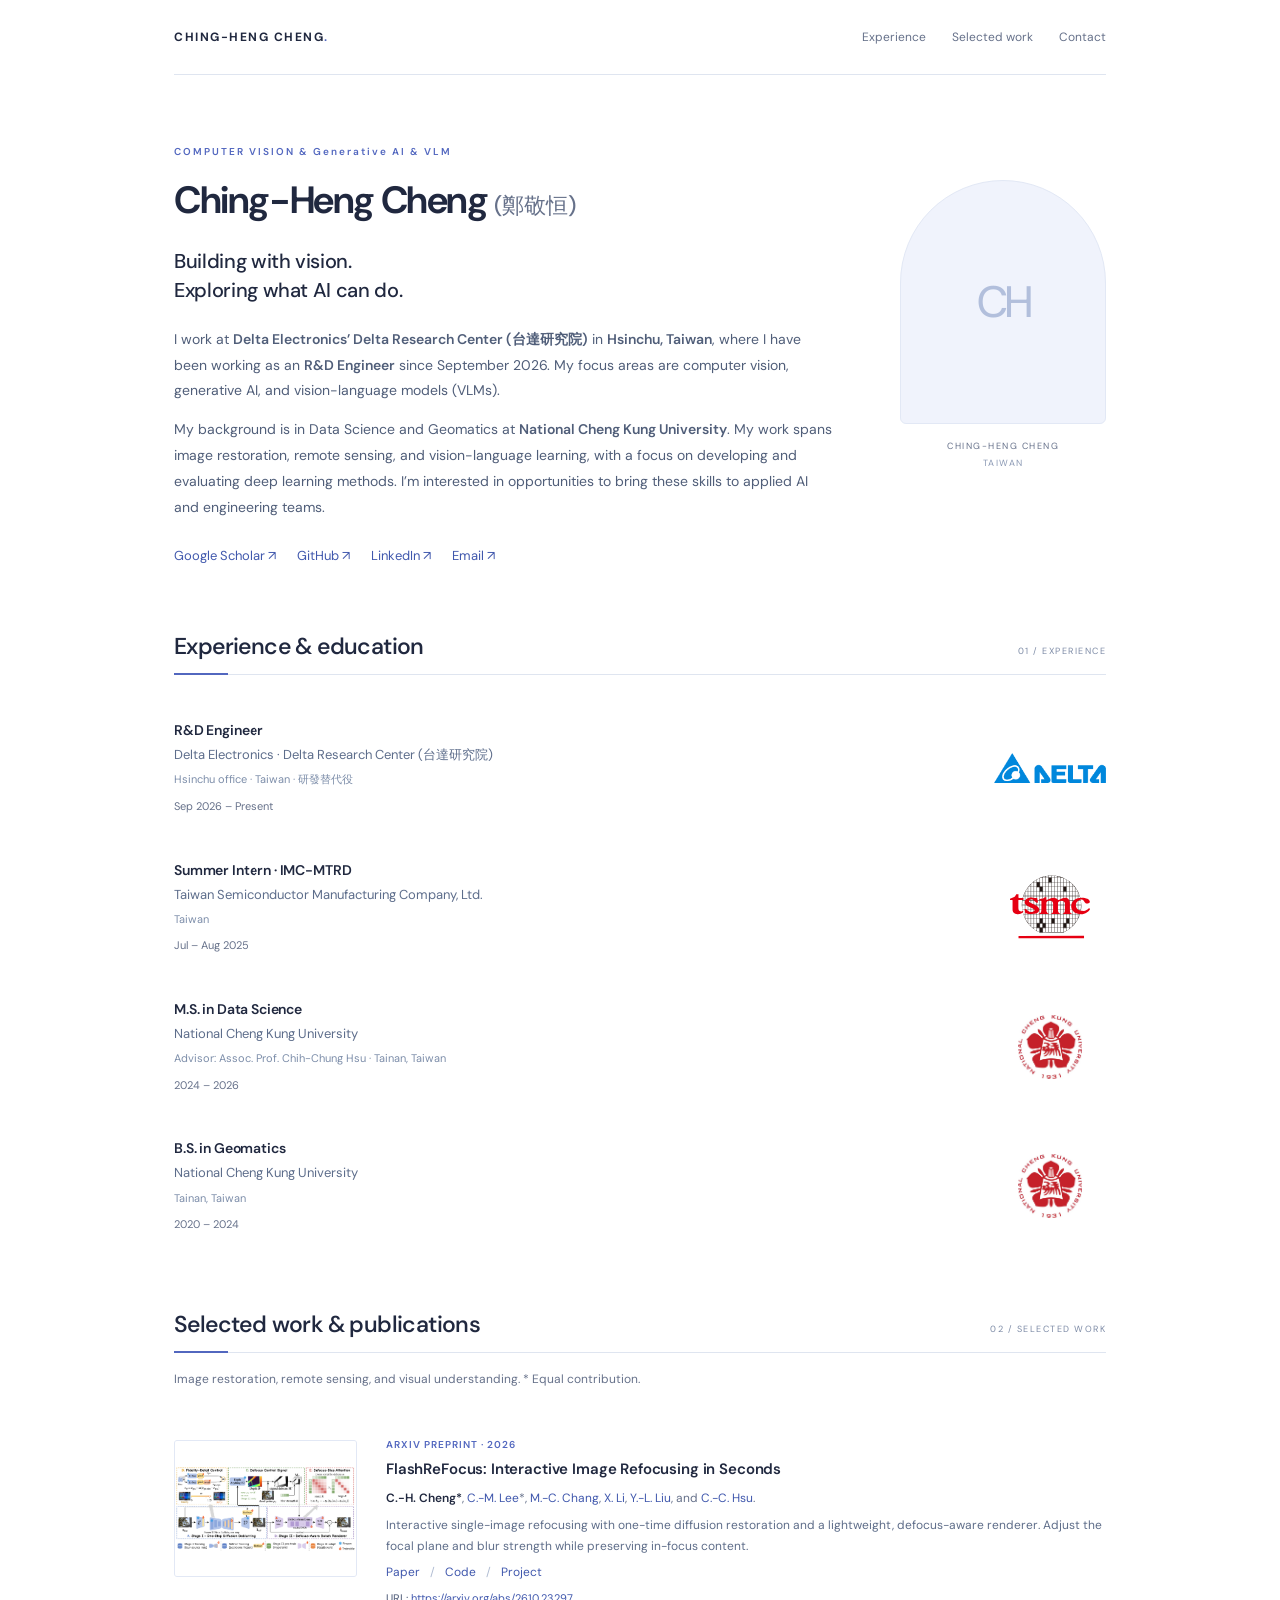
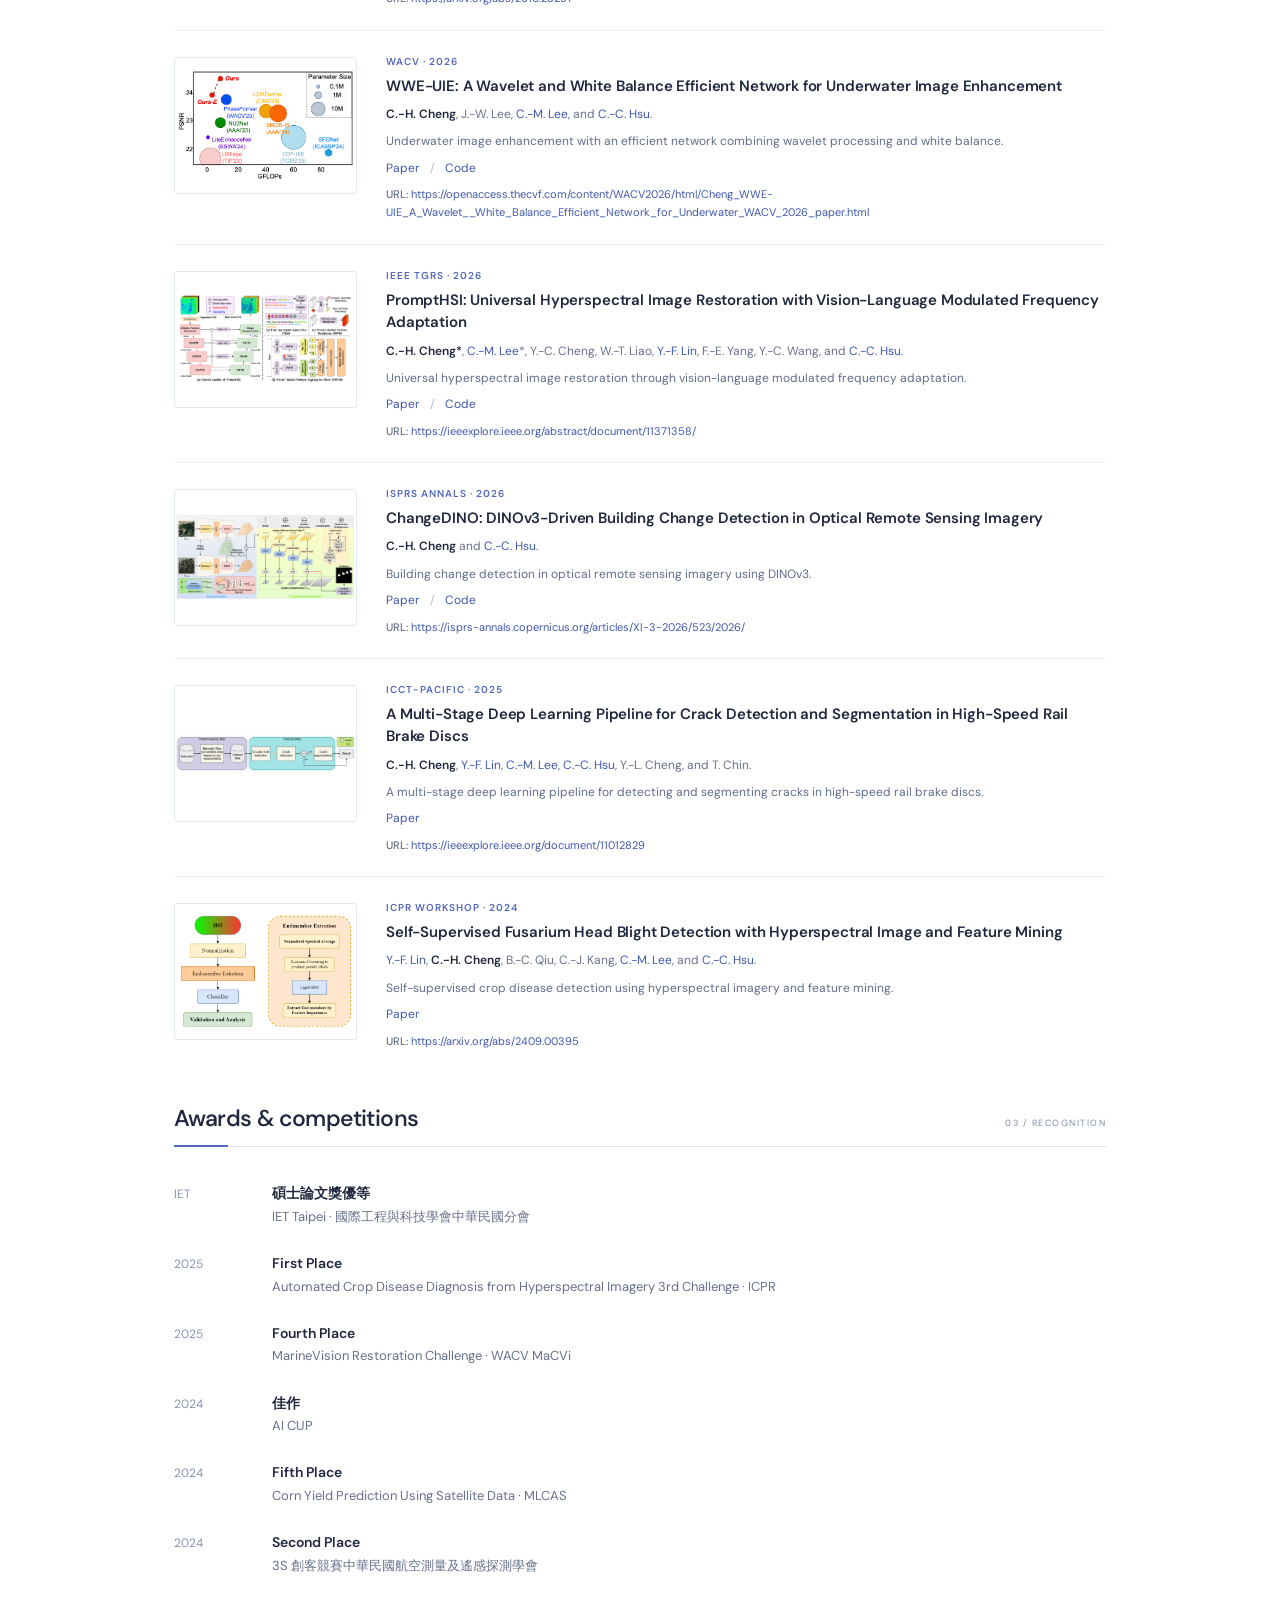
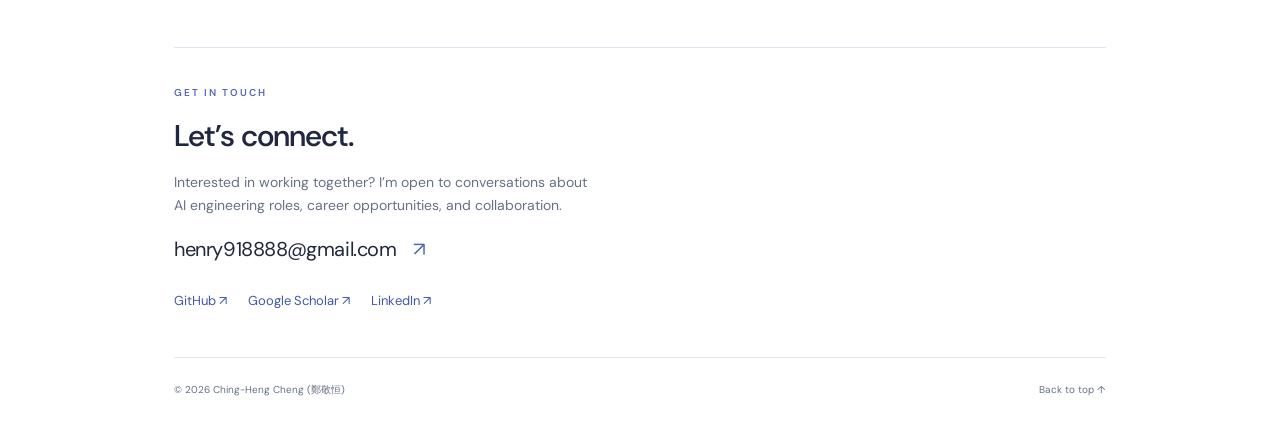
==== commit b986c0c3: "Describe professional focus without implementation tools in bio" ====
--- a/index.html
+++ b/index.html
@@ -24,7 +24,7 @@
 <section id="about" class="intro" aria-labelledby="name">
 <div class="intro-copy"><p class="eyebrow">COMPUTER VISION & Generative AI & VLM</p><h1 id="name">Ching-Heng Cheng <span class="chinese-name">(鄭敬恒)</span></h1><p class="lead">Building with vision.<br class="desktop-break"> Exploring what AI can do.</p>
 <p>I work at <strong>Delta Electronics’ Delta Research Center (台達研究院)</strong> in <strong>Hsinchu, Taiwan</strong>, where I have been working as an <strong>R&D Engineer</strong> since September 2026. My focus areas are computer vision, generative AI, and vision-language models (VLMs).</p>
-<p>My background is in Data Science and Geomatics at <strong>National Cheng Kung University</strong>. I build and evaluate deep learning models with Python and PyTorch, with work spanning image restoration, remote sensing, and vision-language learning. I’m interested in opportunities to bring these skills to applied AI and engineering teams.</p>
+<p>My background is in Data Science and Geomatics at <strong>National Cheng Kung University</strong>. My work spans image restoration, remote sensing, and vision-language learning, with a focus on developing and evaluating deep learning methods. I’m interested in opportunities to bring these skills to applied AI and engineering teams.</p>
 <div class="social-links"><a href="https://scholar.google.com/citations?user=2UmoEfcAAAAJ&amp;hl=en">Google Scholar ↗</a><a href="https://github.com/chingheng0808">GitHub ↗</a><a data-linkedin hidden>LinkedIn ↗</a><a href="mailto:henry918888@gmail.com">Email ↗</a></div>
 </div><div class="portrait-wrap"><div class="portrait image-slot" data-image="images/profile.jpg" data-alt="Portrait of Ching-Heng Cheng" role="img" aria-label="Portrait space reserved"><span aria-hidden="true">CH</span></div><p class="portrait-caption">CHING-HENG CHENG<br><span>TAIWAN</span></p></div>
 </section>
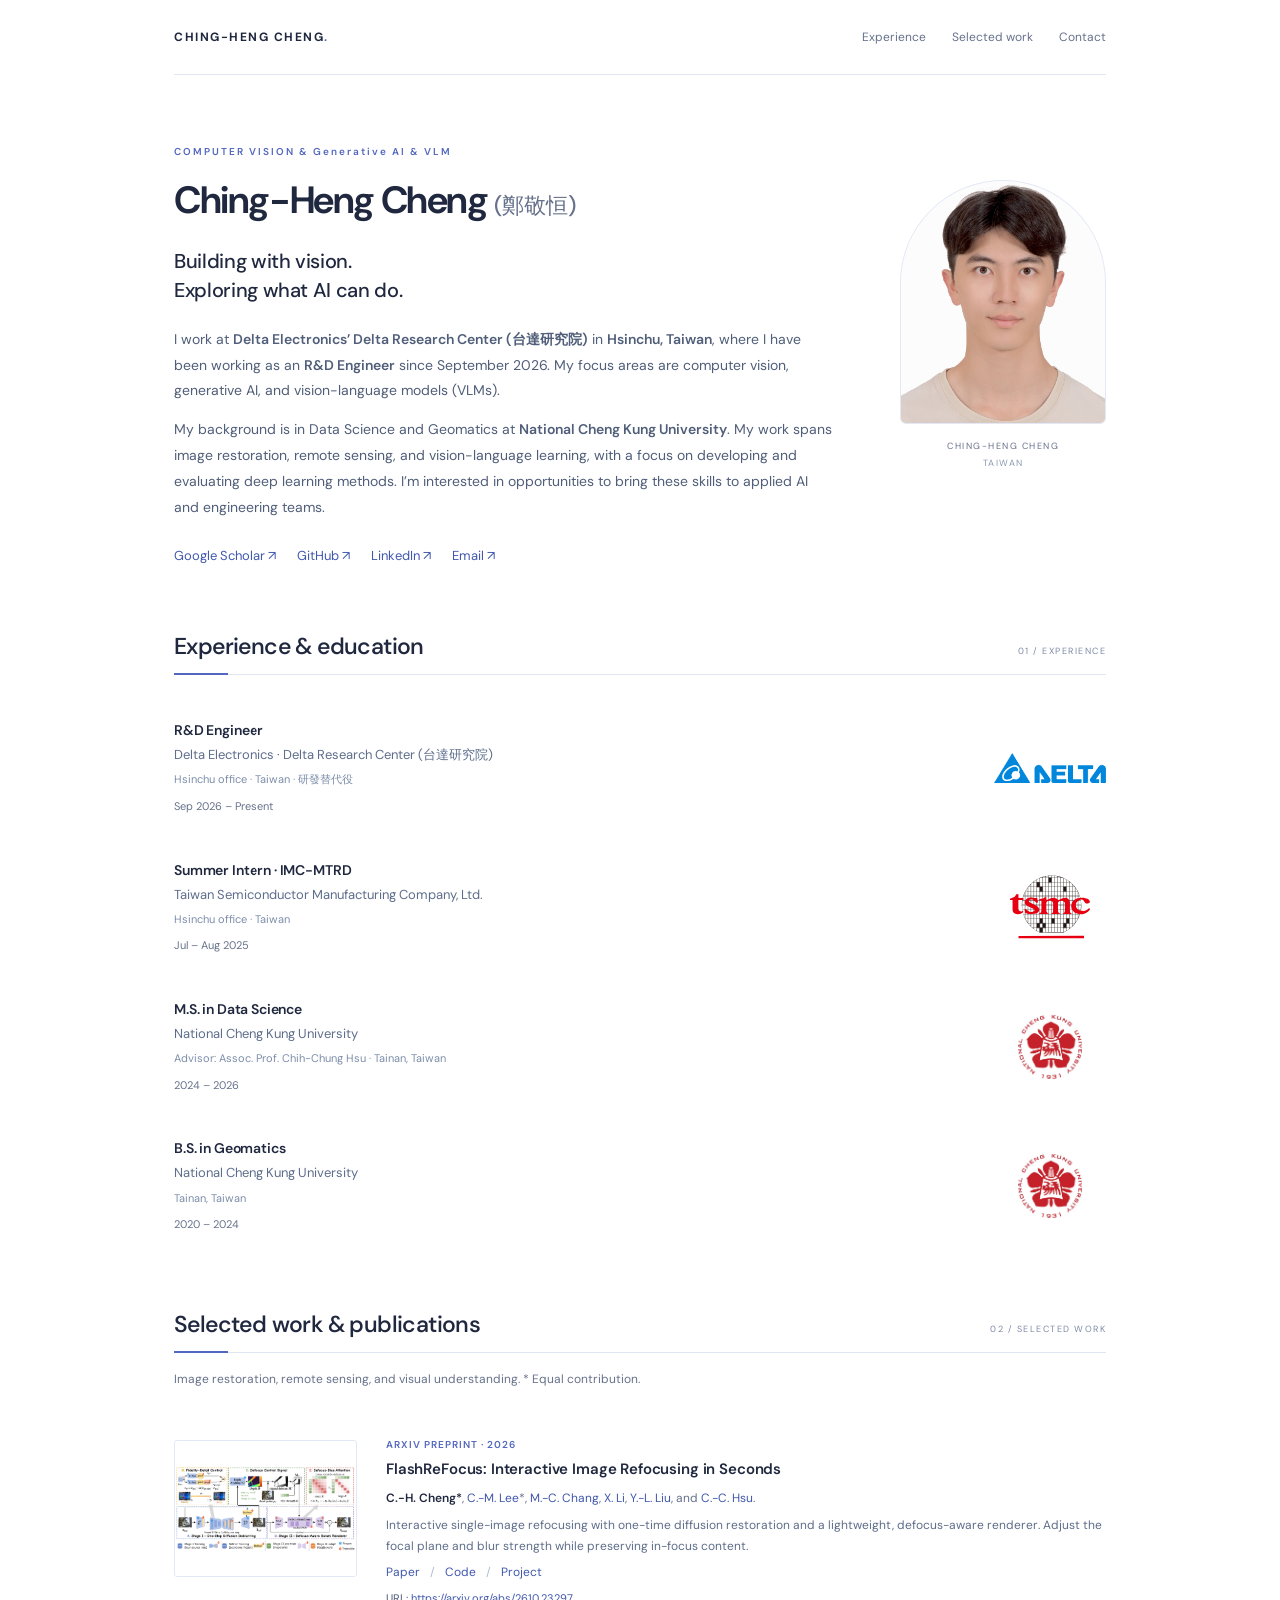
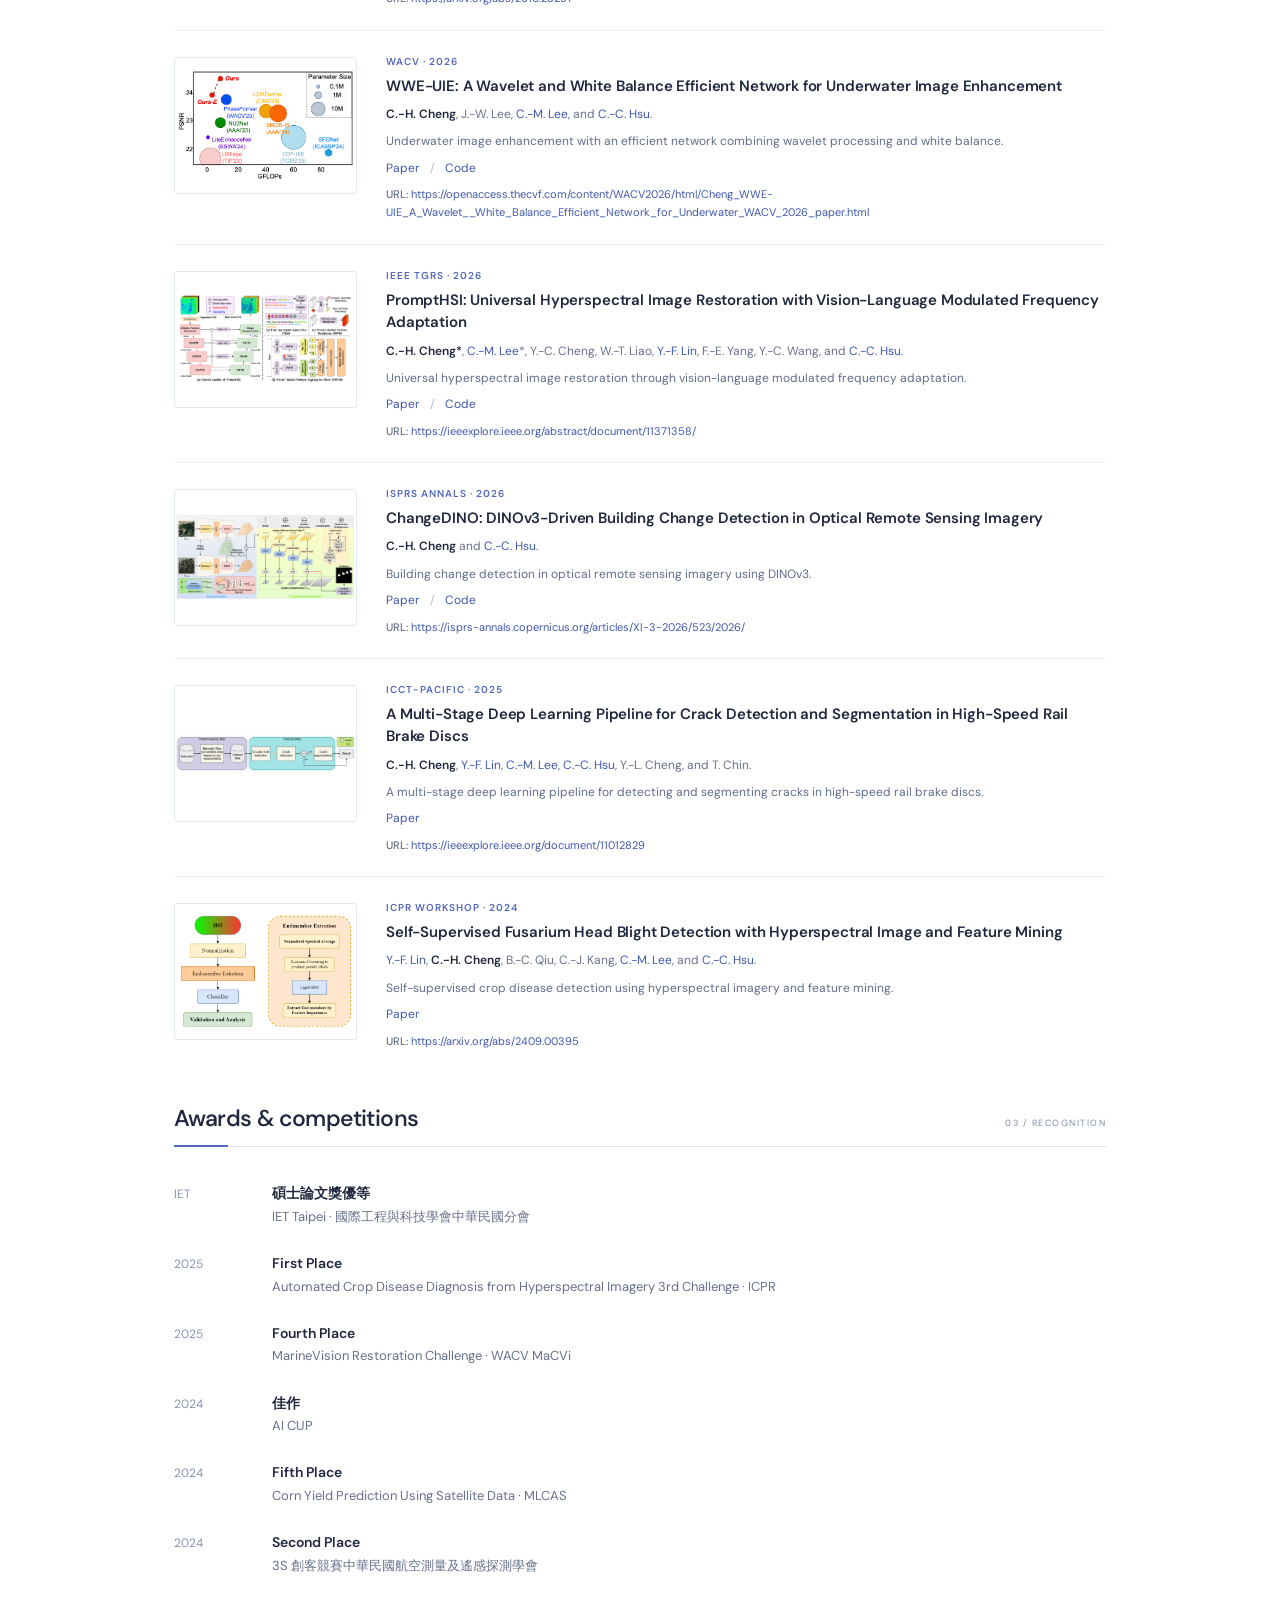
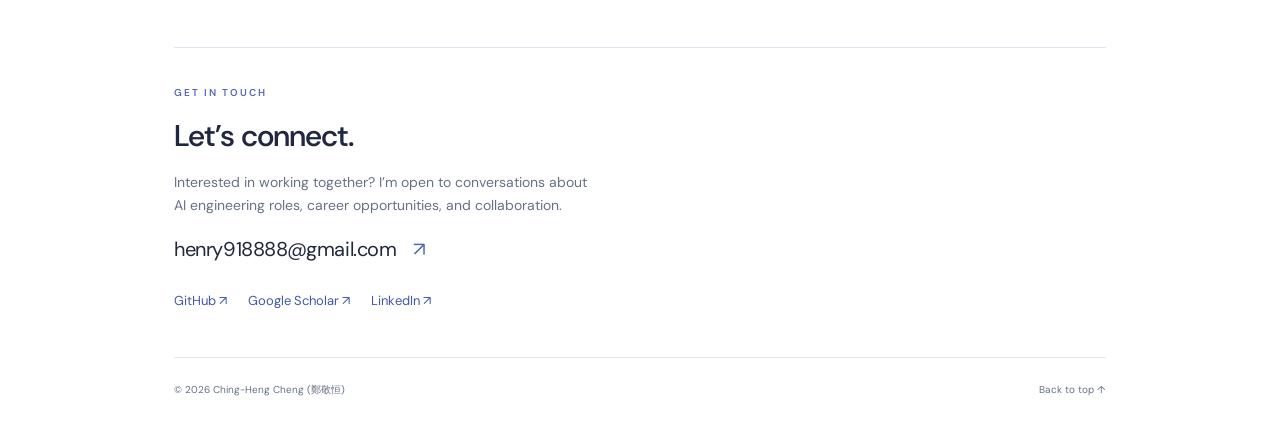
==== commit 36ca84a5: "Include profile portrait and latest experience details for publication" ====
--- a/index.html
+++ b/index.html
@@ -30,7 +30,7 @@
 </section>
 <section id="experience" aria-labelledby="experience-title"><div class="section-heading"><h2 id="experience-title">Experience & education</h2><span class="section-index">01 / EXPERIENCE</span></div>
 <div class="timeline"><article class="timeline-row"><div class="timeline-details"><h3>R&D Engineer</h3><p>Delta Electronics · Delta Research Center (台達研究院)</p><p class="location">Hsinchu office · Taiwan · 研發替代役</p><p class="date">Sep 2026 – Present</p></div><div class="org-logo"><img src="images/organizations/delta.png" alt="Delta Electronics logo" width="112" height="64"></div></article>
-<article class="timeline-row"><div class="timeline-details"><h3>Summer Intern · IMC-MTRD</h3><p>Taiwan Semiconductor Manufacturing Company, Ltd.</p><p class="location">Taiwan</p><p class="date">Jul – Aug 2025</p></div><div class="org-logo"><img src="images/organizations/tsmc.svg" alt="TSMC logo" width="112" height="64"></div></article>
+<article class="timeline-row"><div class="timeline-details"><h3>Summer Intern · IMC-MTRD</h3><p>Taiwan Semiconductor Manufacturing Company, Ltd.</p><p class="location">Hsinchu office · Taiwan</p><p class="date">Jul – Aug 2025</p></div><div class="org-logo"><img src="images/organizations/tsmc.svg" alt="TSMC logo" width="112" height="64"></div></article>
 <article class="timeline-row"><div class="timeline-details"><h3>M.S. in Data Science</h3><p>National Cheng Kung University</p><p class="location">Advisor: Assoc. Prof. Chih-Chung Hsu · Tainan, Taiwan</p><p class="date">2024 – 2026</p></div><div class="org-logo org-logo--seal"><img src="images/organizations/ncku.jpg" alt="National Cheng Kung University logo" width="112" height="64"></div></article>
 <article class="timeline-row"><div class="timeline-details"><h3>B.S. in Geomatics</h3><p>National Cheng Kung University</p><p class="location">Tainan, Taiwan</p><p class="date">2020 – 2024</p></div><div class="org-logo org-logo--seal"><img src="images/organizations/ncku.jpg" alt="National Cheng Kung University logo" width="112" height="64"></div></article></div>
 </section>
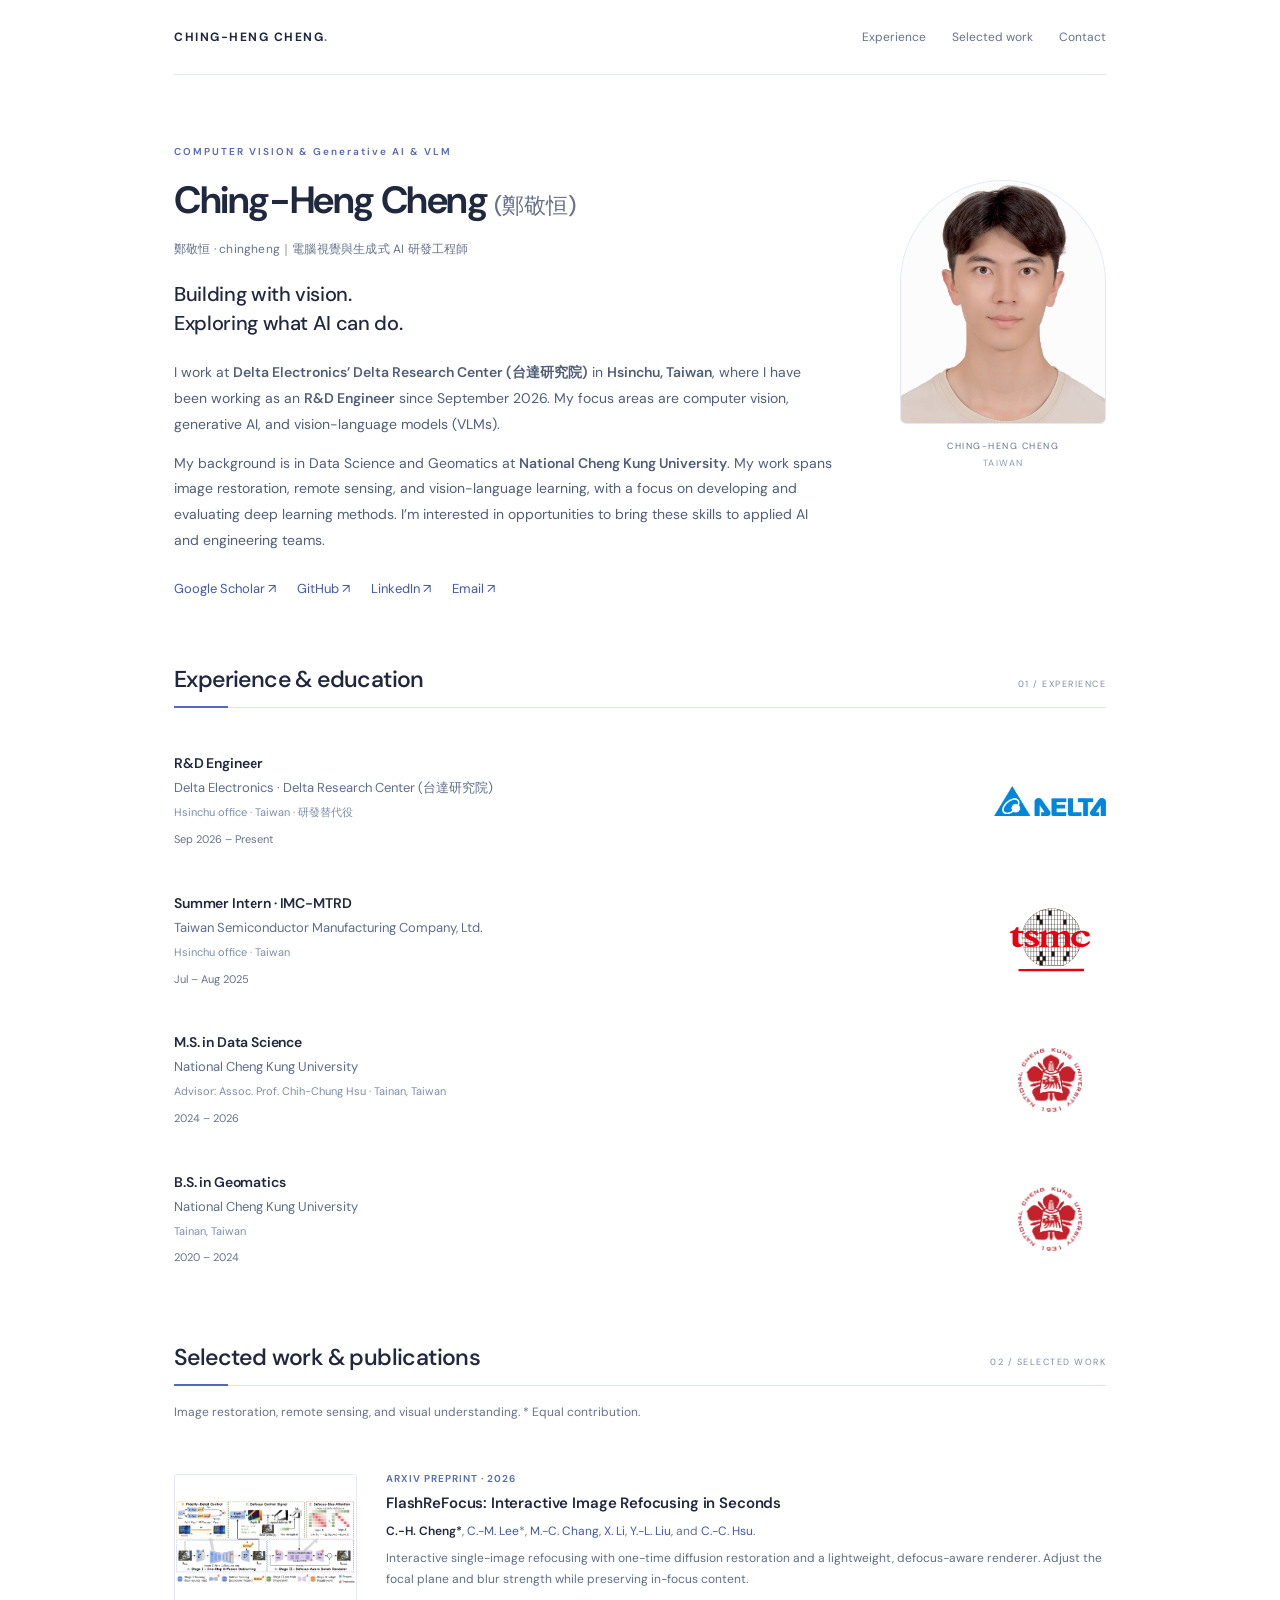
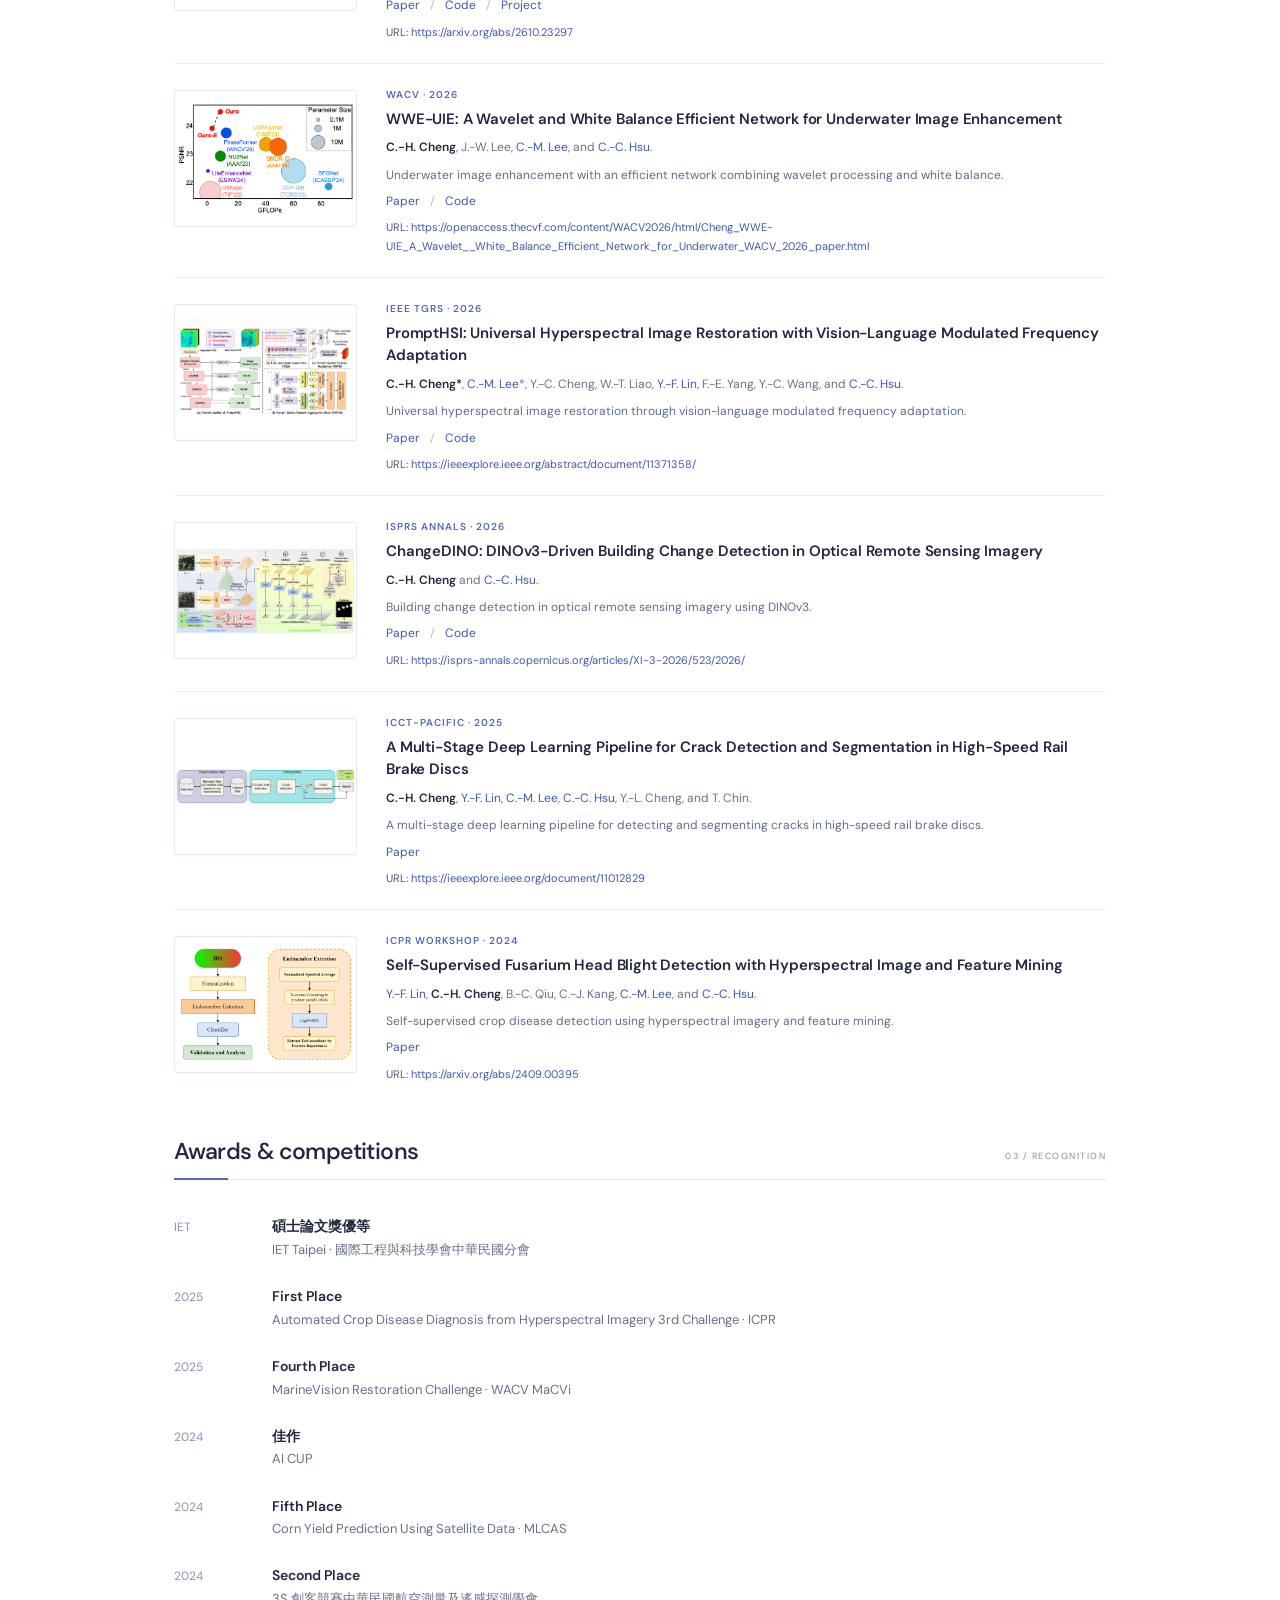
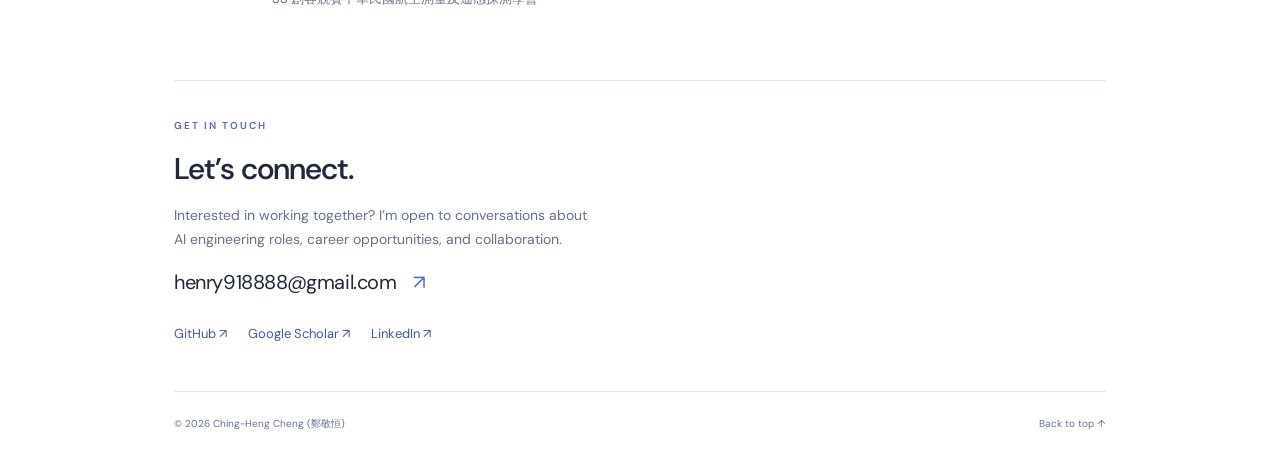
==== commit 5b19cc5a: "Improve personal-name search metadata and add profile schema and sitemap" ====
--- a/index.html
+++ b/index.html
@@ -3,18 +3,92 @@
 <head>
 <meta charset="utf-8">
 <meta name="viewport" content="width=device-width, initial-scale=1">
-<meta name="description" content="Ching-Heng Cheng (鄭敬恒) — computer vision, generative AI, and vision-language models. Experience at Delta Research Center, selected work, and career opportunities.">
+<meta name="description" content="鄭敬恒（Ching-Heng Cheng / chingheng）的個人網站。台達研究院研發工程師，專注電腦視覺、生成式 AI 與視覺語言模型。Explore experience, publications, and AI engineering work.">
+<meta name="author" content="Ching-Heng Cheng (鄭敬恒)">
+<meta name="robots" content="index, follow, max-image-preview:large">
+<meta property="og:site_name" content="Ching-Heng Cheng · 鄭敬恒">
+<meta property="og:image" content="https://chingheng0808.github.io/images/profile.jpg">
+<meta property="og:image:alt" content="Ching-Heng Cheng 鄭敬恒">
+<meta name="twitter:card" content="summary">
 <meta name="theme-color" content="#ffffff">
-<meta property="og:title" content="Ching-Heng Cheng (鄭敬恒) | Computer Vision & AI">
-<meta property="og:description" content="Computer vision and AI professional at Delta Research Center, Hsinchu. Explore experience, selected work, and career opportunities.">
-<meta property="og:type" content="website">
+<meta property="og:title" content="鄭敬恒 Ching-Heng Cheng (chingheng) | Computer Vision & AI">
+<meta property="og:description" content="鄭敬恒（Ching-Heng Cheng / chingheng）的個人網站。台達研究院研發工程師，專注電腦視覺、生成式 AI 與視覺語言模型。Explore experience, publications, and AI engineering work.">
+<meta property="og:type" content="profile">
 <meta property="og:url" content="https://chingheng0808.github.io/">
 <link rel="canonical" href="https://chingheng0808.github.io/">
 <link rel="icon" href="favicon.svg?v=20261018-career" type="image/svg+xml">
-<link rel="stylesheet" href="style.css?v=20261023-paper-urls">
+<link rel="stylesheet" href="style.css?v=20261031-search">
 <script src="site-config.js" defer></script>
 <script src="script.js" defer></script>
-<title>Ching-Heng Cheng (鄭敬恒) | Computer Vision & AI</title>
+<title>鄭敬恒 Ching-Heng Cheng (chingheng) | Computer Vision & AI</title>
+<script type="application/ld+json">
+{
+  "@context": "https://schema.org",
+  "@graph": [
+    {
+      "@type": "WebSite",
+      "@id": "https://chingheng0808.github.io/#website",
+      "url": "https://chingheng0808.github.io/",
+      "name": "Ching-Heng Cheng · 鄭敬恒",
+      "alternateName": "chingheng",
+      "publisher": {
+        "@id": "https://chingheng0808.github.io/#person"
+      }
+    },
+    {
+      "@type": "ProfilePage",
+      "@id": "https://chingheng0808.github.io/#profile",
+      "url": "https://chingheng0808.github.io/",
+      "name": "鄭敬恒 Ching-Heng Cheng (chingheng) | Computer Vision & AI",
+      "inLanguage": [
+        "en",
+        "zh-Hant"
+      ],
+      "isPartOf": {
+        "@id": "https://chingheng0808.github.io/#website"
+      },
+      "mainEntity": {
+        "@id": "https://chingheng0808.github.io/#person"
+      }
+    },
+    {
+      "@type": "Person",
+      "@id": "https://chingheng0808.github.io/#person",
+      "name": "Ching-Heng Cheng",
+      "alternateName": [
+        "鄭敬恒",
+        "chingheng",
+        "Ching Heng Cheng",
+        "chingheng0808"
+      ],
+      "url": "https://chingheng0808.github.io/",
+      "image": "https://chingheng0808.github.io/images/profile.jpg",
+      "jobTitle": "R&D Engineer",
+      "description": "Computer vision, generative AI, and vision-language models. 台達研究院研發工程師鄭敬恒。",
+      "worksFor": {
+        "@type": "Organization",
+        "name": "Delta Electronics · Delta Research Center"
+      },
+      "alumniOf": {
+        "@type": "CollegeOrUniversity",
+        "name": "National Cheng Kung University"
+      },
+      "knowsAbout": [
+        "Computer Vision",
+        "Generative AI",
+        "Vision-Language Models",
+        "Image Restoration",
+        "Remote Sensing"
+      ],
+      "sameAs": [
+        "https://github.com/chingheng0808",
+        "https://scholar.google.com/citations?user=2UmoEfcAAAAJ",
+        "https://www.linkedin.com/in/敬恒-鄭-9755842b1/"
+      ]
+    }
+  ]
+}
+</script>
 </head>
 <body>
 <a class="skip-link" href="#main">Skip to content</a>
@@ -22,11 +96,11 @@
 <header class="topbar"><a class="wordmark" href="#about">CHING-HENG CHENG<span class="dot">.</span></a><nav aria-label="Main navigation"><a href="#experience">Experience</a><a href="#research">Selected work</a><a href="#contact">Contact</a></nav></header>
 <main id="main">
 <section id="about" class="intro" aria-labelledby="name">
-<div class="intro-copy"><p class="eyebrow">COMPUTER VISION & Generative AI & VLM</p><h1 id="name">Ching-Heng Cheng <span class="chinese-name">(鄭敬恒)</span></h1><p class="lead">Building with vision.<br class="desktop-break"> Exploring what AI can do.</p>
+<div class="intro-copy"><p class="eyebrow">COMPUTER VISION & Generative AI & VLM</p><h1 id="name">Ching-Heng Cheng <span class="chinese-name">(鄭敬恒)</span></h1><p class="name-alias" lang="zh-Hant">鄭敬恒 · chingheng｜電腦視覺與生成式 AI 研發工程師</p><p class="lead">Building with vision.<br class="desktop-break"> Exploring what AI can do.</p>
 <p>I work at <strong>Delta Electronics’ Delta Research Center (台達研究院)</strong> in <strong>Hsinchu, Taiwan</strong>, where I have been working as an <strong>R&D Engineer</strong> since September 2026. My focus areas are computer vision, generative AI, and vision-language models (VLMs).</p>
 <p>My background is in Data Science and Geomatics at <strong>National Cheng Kung University</strong>. My work spans image restoration, remote sensing, and vision-language learning, with a focus on developing and evaluating deep learning methods. I’m interested in opportunities to bring these skills to applied AI and engineering teams.</p>
-<div class="social-links"><a href="https://scholar.google.com/citations?user=2UmoEfcAAAAJ&amp;hl=en">Google Scholar ↗</a><a href="https://github.com/chingheng0808">GitHub ↗</a><a data-linkedin hidden>LinkedIn ↗</a><a href="mailto:henry918888@gmail.com">Email ↗</a></div>
-</div><div class="portrait-wrap"><div class="portrait image-slot" data-image="images/profile.jpg" data-alt="Portrait of Ching-Heng Cheng" role="img" aria-label="Portrait space reserved"><span aria-hidden="true">CH</span></div><p class="portrait-caption">CHING-HENG CHENG<br><span>TAIWAN</span></p></div>
+<div class="social-links"><a href="https://scholar.google.com/citations?user=2UmoEfcAAAAJ&amp;hl=en">Google Scholar ↗</a><a href="https://github.com/chingheng0808">GitHub ↗</a><a data-linkedin href="https://www.linkedin.com/in/敬恒-鄭-9755842b1/">LinkedIn ↗</a><a href="mailto:henry918888@gmail.com">Email ↗</a></div>
+</div><div class="portrait-wrap"><div class="portrait image-slot"><img src="images/profile.jpg" alt="Ching-Heng Cheng（鄭敬恒 / chingheng）" width="206" height="244" decoding="async" fetchpriority="high"></div><p class="portrait-caption">CHING-HENG CHENG<br><span>TAIWAN</span></p></div>
 </section>
 <section id="experience" aria-labelledby="experience-title"><div class="section-heading"><h2 id="experience-title">Experience & education</h2><span class="section-index">01 / EXPERIENCE</span></div>
 <div class="timeline"><article class="timeline-row"><div class="timeline-details"><h3>R&D Engineer</h3><p>Delta Electronics · Delta Research Center (台達研究院)</p><p class="location">Hsinchu office · Taiwan · 研發替代役</p><p class="date">Sep 2026 – Present</p></div><div class="org-logo"><img src="images/organizations/delta.png" alt="Delta Electronics logo" width="112" height="64"></div></article>
@@ -63,6 +137,6 @@
 <section id="awards" aria-labelledby="awards-title"><div class="section-heading"><h2 id="awards-title">Awards & competitions</h2><span class="section-index">03 / RECOGNITION</span></div>
 <ul class="awards"><li><span class="award-label">IET</span><p><strong>碩士論文獎優等</strong><br>IET Taipei · 國際工程與科技學會中華民國分會</p></li><li><time>2025</time><p><strong>First Place</strong><br>Automated Crop Disease Diagnosis from Hyperspectral Imagery 3rd Challenge · ICPR</p></li><li><time>2025</time><p><strong>Fourth Place</strong><br>MarineVision Restoration Challenge · WACV MaCVi</p></li><li><time>2024</time><p><strong>佳作</strong><br>AI CUP</p></li><li><time>2024</time><p><strong>Fifth Place</strong><br>Corn Yield Prediction Using Satellite Data · MLCAS</p></li><li><time>2024</time><p><strong>Second Place</strong><br>3S 創客競賽中華民國航空測量及遙感探測學會</p></li></ul>
 </section>
-<section id="contact" class="contact" aria-labelledby="contact-title"><p class="eyebrow">GET IN TOUCH</p><h2 id="contact-title">Let’s connect.</h2><p>Interested in working together? I’m open to conversations about<br class="desktop-break"> AI engineering roles, career opportunities, and collaboration.</p><a class="email" href="mailto:henry918888@gmail.com">henry918888@gmail.com <span aria-hidden="true">↗</span></a><div class="social-links"><a href="https://github.com/chingheng0808">GitHub ↗</a><a href="https://scholar.google.com/citations?user=2UmoEfcAAAAJ&amp;hl=en">Google Scholar ↗</a><a data-linkedin hidden>LinkedIn ↗</a></div></section>
+<section id="contact" class="contact" aria-labelledby="contact-title"><p class="eyebrow">GET IN TOUCH</p><h2 id="contact-title">Let’s connect.</h2><p>Interested in working together? I’m open to conversations about<br class="desktop-break"> AI engineering roles, career opportunities, and collaboration.</p><a class="email" href="mailto:henry918888@gmail.com">henry918888@gmail.com <span aria-hidden="true">↗</span></a><div class="social-links"><a href="https://github.com/chingheng0808">GitHub ↗</a><a href="https://scholar.google.com/citations?user=2UmoEfcAAAAJ&amp;hl=en">Google Scholar ↗</a><a data-linkedin href="https://www.linkedin.com/in/敬恒-鄭-9755842b1/">LinkedIn ↗</a></div></section>
 </main><footer><span>© 2026 Ching-Heng Cheng (鄭敬恒)</span><a href="#about">Back to top ↑</a></footer>
 </div></body></html>
--- a/style.css
+++ b/style.css
@@ -8,3 +8,5 @@
 .chinese-name{display:inline-block;font-size:.58em;letter-spacing:0;font-weight:500;color:var(--muted)}.award-label{font-size:12px;color:#8594af;padding-top:2px}.eyebrow{line-height:1.8}h1{line-height:1.35}
 
 .paper-url{margin:7px 0 0;font-size:11px;line-height:1.65;color:var(--muted);overflow-wrap:anywhere;word-break:normal}.paper-url span{font-weight:500}.paper-url a{overflow-wrap:anywhere}
+
+.intro-copy>p.name-alias{font-size:12px!important;color:var(--muted)!important;margin:-9px 0 19px!important;line-height:1.8}.name-alias{letter-spacing:.2px}
